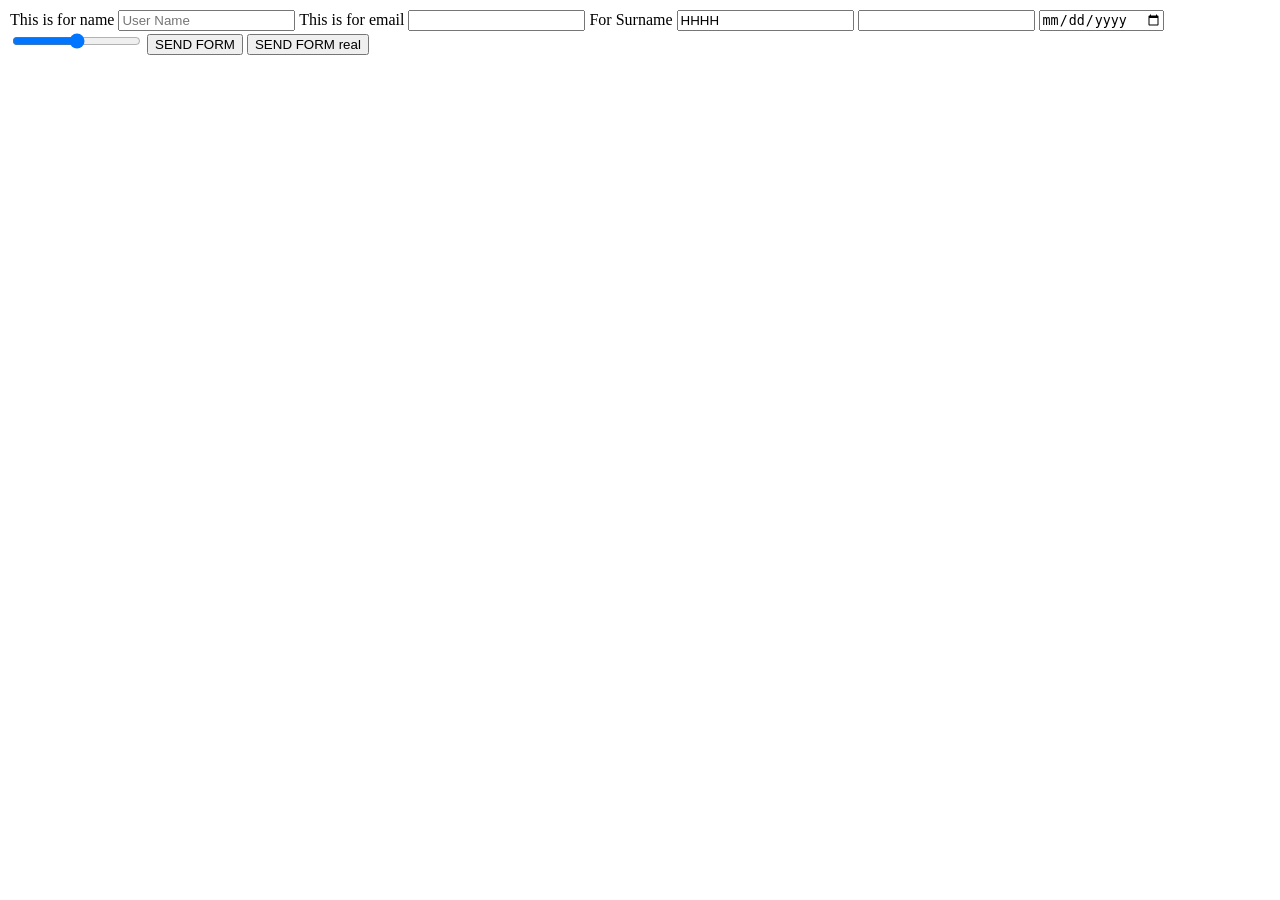
==== index.html @ e46aad31 "forms-tests" ====
<!DOCTYPE html>
<html lang="en">
  <head>
    <meta charset="UTF-8" />
    <meta name="viewport" content="width=device-width, initial-scale=1.0" />
    <title>Document</title>
    <link rel="stylesheet" href="assets/css/reset.css">
    <link rel="stylesheet" href="assets/css/style.css" />
  </head>
  <body>
    <form>
      <label for="userName">This is for name</label>
      <input id="userName" type="text" placeholder="User Name">
      <label for="">This is for email</label>
      <input type="password">

      <label>
        For Surname
        <input type="text" value="HHHH">
      </label>

      <input type="text" name="middlename">

      <input type="date" name="" id="">

      <input type="range" name="" id="">      
      <button type="reset">SEND FORM</button>
      <button type="submit">SEND FORM real</button>
    </form>
  </body>
</html>
---- assets/css/style.css ----
* {
  box-sizing: border-box;
}
body {
  padding: 10px;
}

table {
  border-radius: 20px;
  overflow: hidden;
}
td,
th {
  font-size: 20px;
  padding: 10px 30px;
  vertical-align: middle;
}
thead th {
  color: white;
  font-weight: bold;
}
tbody th {
  text-align: left;
}
td {
  text-align: center;
}
th span {
  display: block;
  font-size: 40px;
  margin-top: 30px;
}
table a {
  display: block;
  text-decoration: inherit;
  color: inherit;
  text-transform: uppercase;
  background-color: #d3d3d3;
  padding: 5px 30px;
  border: 1px solid #9a9999;
}
table a:hover {
  background-color: #9a9999;
}

thead th:nth-child(1) {
  background-color: #7887ab;
}
thead th:nth-child(2) {
  background-color: #4f628e;
}
thead th:nth-child(3) {
  background-color: #2e4172;
}
thead th:nth-child(4) {
  background-color: #162955;
}
thead th:nth-child(5) {
  background-color: #061539;
}

table :not(thead) tr:nth-child(odd) > :nth-child(odd) {
  background-color: #dbdbdb;
  /* background-color: red */
}
table :not(thead) tr:nth-child(odd) > :nth-child(even),
table :not(thead) tr:nth-child(even) > :nth-child(odd) {
  background-color: #e7e7e7;
  /* background-color: orange */
}
table :not(thead) tr:nth-child(even) > :nth-child(even) {
  background-color: #f3f3f3;
  /* background-color: yellow */
}

/* .grandparent .parent1 > .child:nth-child(n):nth-last-child(odd){
  background-color: aquamarine;
} */
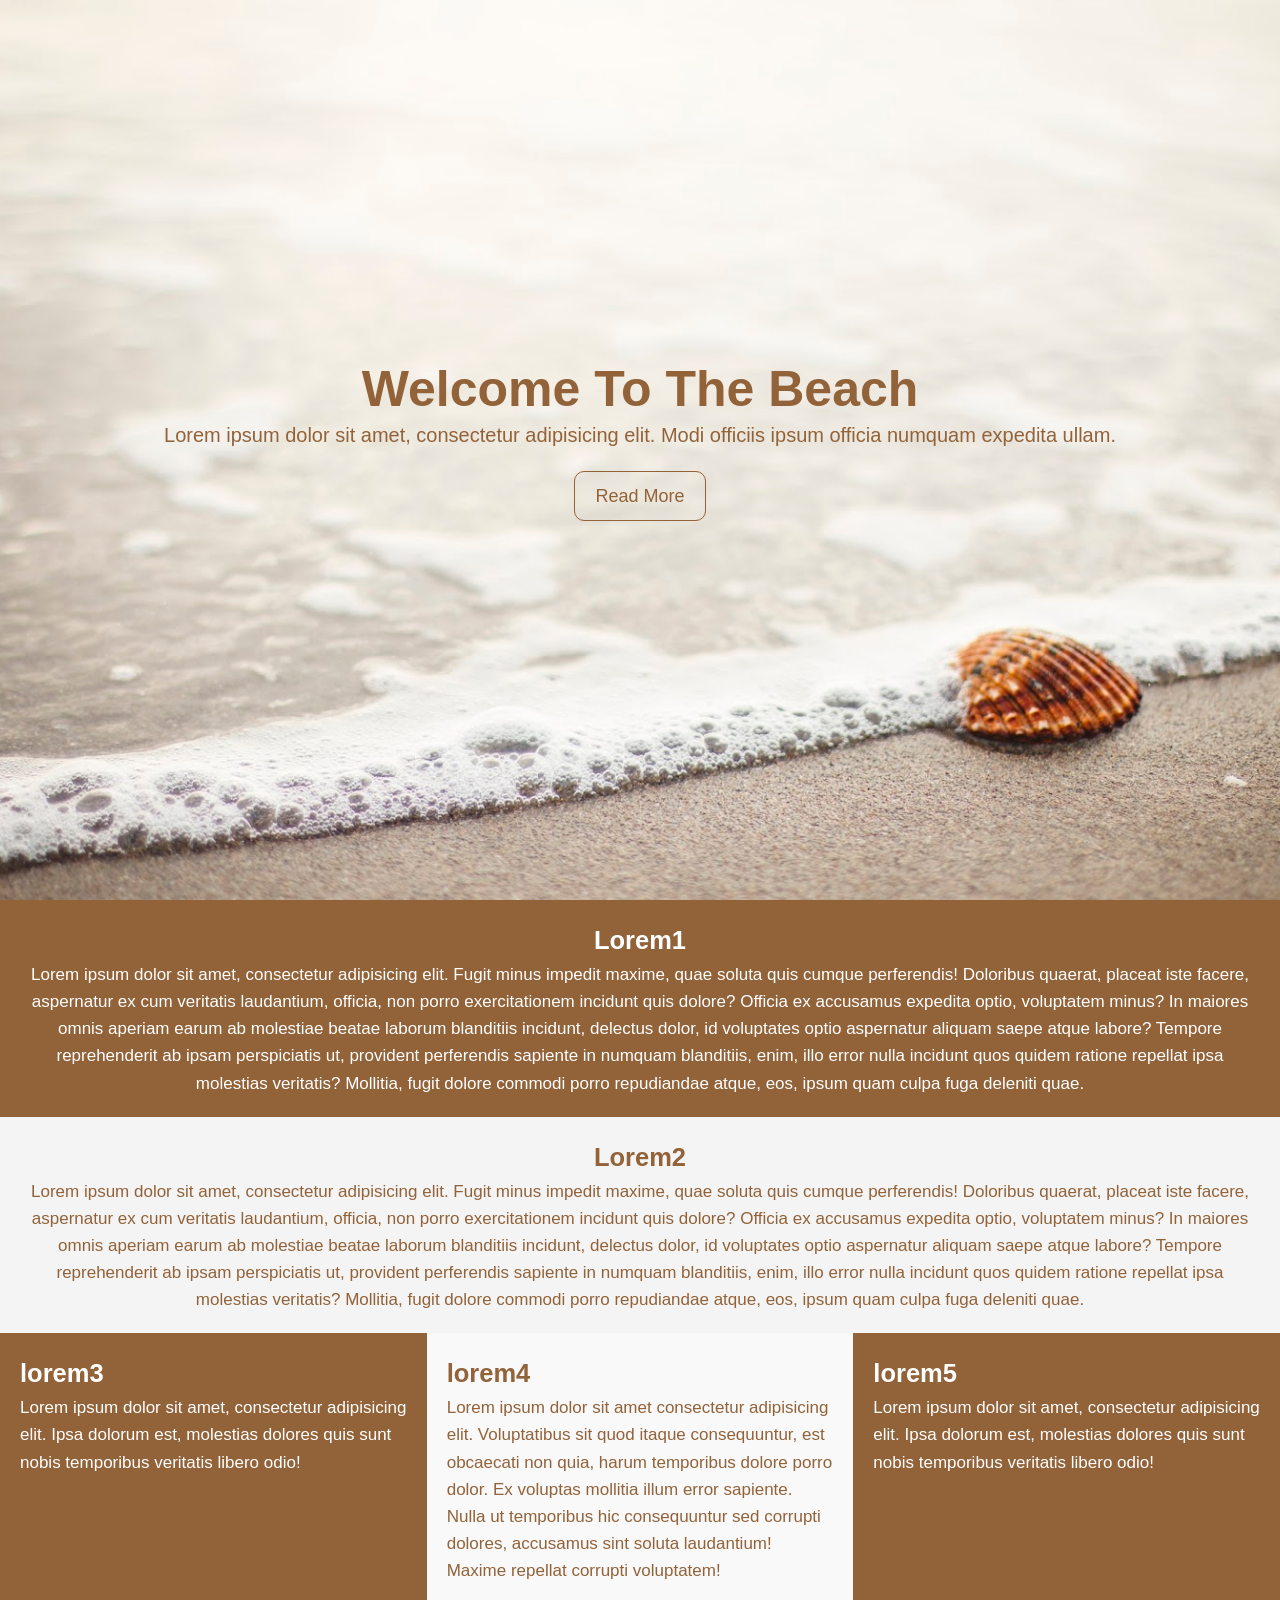
==== commit 706ea993: "rewrite with flex" ====
--- a/index.html
+++ b/index.html
@@ -3,29 +3,85 @@
   <head>
     <meta charset="UTF-8" />
     <meta name="viewport" content="width=device-width, initial-scale=1.0" />
-    <title>Document</title>
-    <link rel="stylesheet" href="assets/css/reset.css">
+    <title>The Beach</title>
     <link rel="stylesheet" href="assets/css/style.css" />
   </head>
   <body>
-    <form>
-      <label for="userName">This is for name</label>
-      <input id="userName" type="text" placeholder="User Name">
-      <label for="">This is for email</label>
-      <input type="password">
-
-      <label>
-        For Surname
-        <input type="text" value="HHHH">
-      </label>
-
-      <input type="text" name="middlename">
-
-      <input type="date" name="" id="">
-
-      <input type="range" name="" id="">      
-      <button type="reset">SEND FORM</button>
-      <button type="submit">SEND FORM real</button>
-    </form>
+    <header class="welcome-container">
+      <h1 class="welcome-text">Welcome to the beach</h1>
+      <p class="welcome-little-text">
+        Lorem ipsum dolor sit amet, consectetur adipisicing elit. Modi officiis
+        ipsum officia numquam expedita ullam.
+      </p>
+      <a class="button" href="#">Read more</a>
+    </header>
+    <main>
+      <section class="section dark">
+        <h2>
+          Lorem1
+        </h2>
+        <p>
+          Lorem ipsum dolor sit amet, consectetur adipisicing elit. Fugit minus
+          impedit maxime, quae soluta quis cumque perferendis! Doloribus quaerat,
+          placeat iste facere, aspernatur ex cum veritatis laudantium, officia,
+          non porro exercitationem incidunt quis dolore? Officia ex accusamus
+          expedita optio, voluptatem minus? In maiores omnis aperiam earum ab
+          molestiae beatae laborum blanditiis incidunt, delectus dolor, id
+          voluptates optio aspernatur aliquam saepe atque labore? Tempore
+          reprehenderit ab ipsam perspiciatis ut, provident perferendis sapiente
+          in numquam blanditiis, enim, illo error nulla incidunt quos quidem
+          ratione repellat ipsa molestias veritatis? Mollitia, fugit dolore
+          commodi porro repudiandae atque, eos, ipsum quam culpa fuga deleniti
+          quae.
+        </p>
+      </section>
+      <section class="section light">
+        <h2>
+          Lorem2
+        </h2>
+        <p>
+          Lorem ipsum dolor sit amet, consectetur adipisicing elit. Fugit minus
+          impedit maxime, quae soluta quis cumque perferendis! Doloribus quaerat,
+          placeat iste facere, aspernatur ex cum veritatis laudantium, officia,
+          non porro exercitationem incidunt quis dolore? Officia ex accusamus
+          expedita optio, voluptatem minus? In maiores omnis aperiam earum ab
+          molestiae beatae laborum blanditiis incidunt, delectus dolor, id
+          voluptates optio aspernatur aliquam saepe atque labore? Tempore
+          reprehenderit ab ipsam perspiciatis ut, provident perferendis sapiente
+          in numquam blanditiis, enim, illo error nulla incidunt quos quidem
+          ratione repellat ipsa molestias veritatis? Mollitia, fugit dolore
+          commodi porro repudiandae atque, eos, ipsum quam culpa fuga deleniti
+          quae.
+        </p>
+      </section>
+    </main>
+    <footer class="triple">
+        <section class="section little-sec dark">
+          <h2>
+            lorem3
+          </h2>
+          <p>
+            Lorem ipsum dolor sit amet, consectetur adipisicing elit. Ipsa dolorum
+            est, molestias dolores quis sunt nobis temporibus veritatis libero odio!
+          </p>
+        </section>
+        <section class="section little-sec lighter">
+          <h2>
+            lorem4
+          </h2>
+          <p>
+            Lorem ipsum dolor sit amet consectetur adipisicing elit. Voluptatibus sit quod itaque consequuntur, est obcaecati non quia, harum temporibus dolore porro dolor. Ex voluptas mollitia illum error sapiente. Nulla ut temporibus hic consequuntur sed corrupti dolores, accusamus sint soluta laudantium! Maxime repellat corrupti voluptatem!
+          </p>
+        </section>
+        <section class="section little-sec dark">
+          <h2>
+            lorem5
+          </h2>
+          <p>
+            Lorem ipsum dolor sit amet, consectetur adipisicing elit. Ipsa dolorum
+            est, molestias dolores quis sunt nobis temporibus veritatis libero odio!
+          </p>
+        </section>
+    </footer>
   </body>
 </html>
--- a/assets/css/style.css
+++ b/assets/css/style.css
@@ -1,78 +1,78 @@
 * {
   box-sizing: border-box;
-}
-body {
-  padding: 10px;
+  margin: 0;
+  padding: 0;
+  font-family: Arial, "Helvetica Neue", Helvetica, sans-serif;
+  color: #926239;
+  line-height: 1.6;
 }
 
-table {
-  border-radius: 20px;
-  overflow: hidden;
-}
-td,
-th {
-  font-size: 20px;
-  padding: 10px 30px;
-  vertical-align: middle;
-}
-thead th {
-  color: white;
-  font-weight: bold;
-}
-tbody th {
-  text-align: left;
-}
-td {
+.welcome-container {
+  width: 100%;
+  height: 100vh;
+  padding: 0 20px;
   text-align: center;
-}
-th span {
-  display: block;
-  font-size: 40px;
-  margin-top: 30px;
-}
-table a {
-  display: block;
-  text-decoration: inherit;
-  color: inherit;
-  text-transform: uppercase;
-  background-color: #d3d3d3;
-  padding: 5px 30px;
-  border: 1px solid #9a9999;
-}
-table a:hover {
-  background-color: #9a9999;
+
+  display: flex;
+  flex-flow: column;
+  justify-content: center;
+  align-items: center;
+
+  background-image: url("./../img/beach.jpg");
+  background-repeat: no-repeat;
+  background-size: cover;
+  background-position: center;
 }
 
-thead th:nth-child(1) {
-  background-color: #7887ab;
+.welcome-container > .welcome-text {
+  text-transform: capitalize;
+  font-size: 50px;
+  line-height: 1.2;
 }
-thead th:nth-child(2) {
-  background-color: #4f628e;
+.welcome-container > .welcome-little-text {
+  font-size: 20px;
 }
-thead th:nth-child(3) {
-  background-color: #2e4172;
+.button {
+  display: block;
+  margin: 20px 0;
+  text-decoration: none;
+  text-transform: capitalize;
+
+  border: 1px solid #926239;
+
+  font-size: 18px;
+  padding: 10px 20px;
+  border-radius: 10px;
 }
-thead th:nth-child(4) {
-  background-color: #162955;
-}
-thead th:nth-child(5) {
-  background-color: #061539;
+.button:hover {
+  background-color: #926239;
+  color: white;
 }
 
-table :not(thead) tr:nth-child(odd) > :nth-child(odd) {
-  background-color: #dbdbdb;
-  /* background-color: red */
+.dark{
+  background-color: #926239;
+  color: white;
 }
-table :not(thead) tr:nth-child(odd) > :nth-child(even),
-table :not(thead) tr:nth-child(even) > :nth-child(odd) {
-  background-color: #e7e7e7;
-  /* background-color: orange */
+.dark *{
+  color: inherit;
 }
-table :not(thead) tr:nth-child(even) > :nth-child(even) {
-  background-color: #f3f3f3;
-  /* background-color: yellow */
+.light {
+  background-color: #f4f4f4;
+}
+.lighter {
+  background-color: #f9f9f9;
 }
 
-/* .grandparent .parent1 > .child:nth-child(n):nth-last-child(odd){
-  background-color: aquamarine;
-} */+.section {
+  padding: 20px;
+  text-align: center;
+  font-size: 17px;
+}
+
+.triple{
+  display: flex;
+}
+.little-sec{
+  text-align: left;
+  flex: 1;
+}
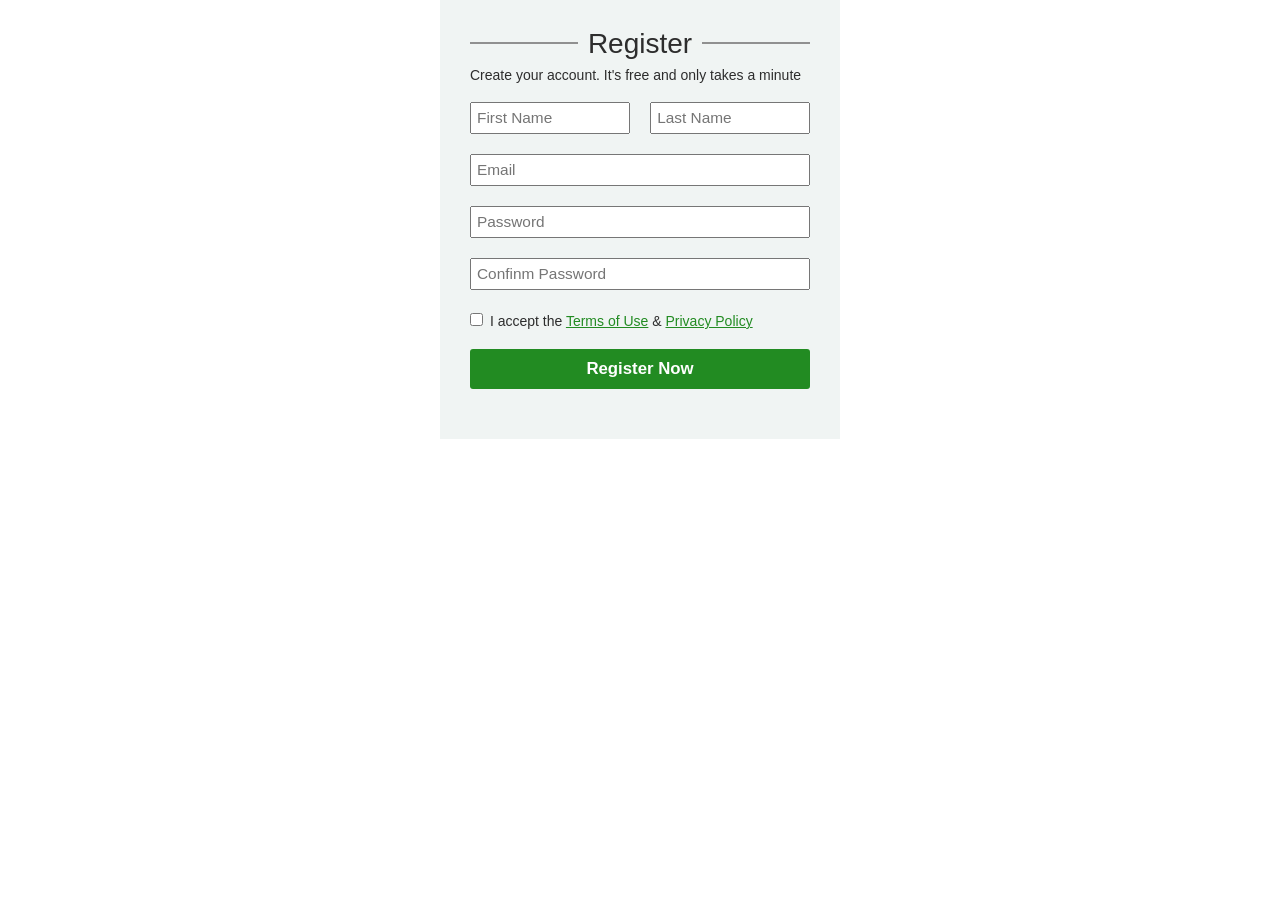
==== commit 52a25296: "add tested variant" ====
--- a/index.html
+++ b/index.html
@@ -3,85 +3,30 @@
   <head>
     <meta charset="UTF-8" />
     <meta name="viewport" content="width=device-width, initial-scale=1.0" />
-    <title>The Beach</title>
+    <title>Document</title>
+    <link rel="stylesheet" href="assets/css/reset.css">
     <link rel="stylesheet" href="assets/css/style.css" />
   </head>
   <body>
-    <header class="welcome-container">
-      <h1 class="welcome-text">Welcome to the beach</h1>
-      <p class="welcome-little-text">
-        Lorem ipsum dolor sit amet, consectetur adipisicing elit. Modi officiis
-        ipsum officia numquam expedita ullam.
-      </p>
-      <a class="button" href="#">Read more</a>
-    </header>
     <main>
-      <section class="section dark">
-        <h2>
-          Lorem1
-        </h2>
-        <p>
-          Lorem ipsum dolor sit amet, consectetur adipisicing elit. Fugit minus
-          impedit maxime, quae soluta quis cumque perferendis! Doloribus quaerat,
-          placeat iste facere, aspernatur ex cum veritatis laudantium, officia,
-          non porro exercitationem incidunt quis dolore? Officia ex accusamus
-          expedita optio, voluptatem minus? In maiores omnis aperiam earum ab
-          molestiae beatae laborum blanditiis incidunt, delectus dolor, id
-          voluptates optio aspernatur aliquam saepe atque labore? Tempore
-          reprehenderit ab ipsam perspiciatis ut, provident perferendis sapiente
-          in numquam blanditiis, enim, illo error nulla incidunt quos quidem
-          ratione repellat ipsa molestias veritatis? Mollitia, fugit dolore
-          commodi porro repudiandae atque, eos, ipsum quam culpa fuga deleniti
-          quae.
-        </p>
-      </section>
-      <section class="section light">
-        <h2>
-          Lorem2
-        </h2>
-        <p>
-          Lorem ipsum dolor sit amet, consectetur adipisicing elit. Fugit minus
-          impedit maxime, quae soluta quis cumque perferendis! Doloribus quaerat,
-          placeat iste facere, aspernatur ex cum veritatis laudantium, officia,
-          non porro exercitationem incidunt quis dolore? Officia ex accusamus
-          expedita optio, voluptatem minus? In maiores omnis aperiam earum ab
-          molestiae beatae laborum blanditiis incidunt, delectus dolor, id
-          voluptates optio aspernatur aliquam saepe atque labore? Tempore
-          reprehenderit ab ipsam perspiciatis ut, provident perferendis sapiente
-          in numquam blanditiis, enim, illo error nulla incidunt quos quidem
-          ratione repellat ipsa molestias veritatis? Mollitia, fugit dolore
-          commodi porro repudiandae atque, eos, ipsum quam culpa fuga deleniti
-          quae.
-        </p>
-      </section>
+      <article class="registration-area">
+        <h2 class="registration-header">Register</h2>
+        <p>Create your account. It's free and only takes a minute</p>
+        <form method="" class="form">
+          <div class="form-names">
+            <input type="text" class="form-input input-name" name="name" placeholder="first name" required>
+            <input type="text" class="form-input input-surname" name="surname" placeholder="last name" required>
+          </div>
+          <input type="email" class="form-input input-email" name="email" placeholder="email" required>
+          <input type="password" class="form-input input-password" name="password" placeholder="password" required>
+          <input type="password" class="form-input input-confirm-password" name="confinmPassword" placeholder="confinm password" required>
+          <label>
+            <input type="checkbox" name="acceptCheckbox" required>
+            I accept the <a href="#" class="form-link">Terms of Use</a> & <a href="#" class="form-link">Privacy Policy</a>
+          </label>
+          <button type="submit" class="form-button">Register Now</button>
+        </form>
+      </article>
     </main>
-    <footer class="triple">
-        <section class="section little-sec dark">
-          <h2>
-            lorem3
-          </h2>
-          <p>
-            Lorem ipsum dolor sit amet, consectetur adipisicing elit. Ipsa dolorum
-            est, molestias dolores quis sunt nobis temporibus veritatis libero odio!
-          </p>
-        </section>
-        <section class="section little-sec lighter">
-          <h2>
-            lorem4
-          </h2>
-          <p>
-            Lorem ipsum dolor sit amet consectetur adipisicing elit. Voluptatibus sit quod itaque consequuntur, est obcaecati non quia, harum temporibus dolore porro dolor. Ex voluptas mollitia illum error sapiente. Nulla ut temporibus hic consequuntur sed corrupti dolores, accusamus sint soluta laudantium! Maxime repellat corrupti voluptatem!
-          </p>
-        </section>
-        <section class="section little-sec dark">
-          <h2>
-            lorem5
-          </h2>
-          <p>
-            Lorem ipsum dolor sit amet, consectetur adipisicing elit. Ipsa dolorum
-            est, molestias dolores quis sunt nobis temporibus veritatis libero odio!
-          </p>
-        </section>
-    </footer>
   </body>
-</html>
+</html>
--- a/assets/css/style.css
+++ b/assets/css/style.css
@@ -1,78 +1,78 @@
 * {
   box-sizing: border-box;
-  margin: 0;
-  padding: 0;
-  font-family: Arial, "Helvetica Neue", Helvetica, sans-serif;
-  color: #926239;
-  line-height: 1.6;
 }
 
-.welcome-container {
-  width: 100%;
-  height: 100vh;
-  padding: 0 20px;
-  text-align: center;
-
-  display: flex;
-  flex-flow: column;
-  justify-content: center;
-  align-items: center;
-
-  background-image: url("./../img/beach.jpg");
-  background-repeat: no-repeat;
-  background-size: cover;
-  background-position: center;
+:root{
+  font-family: Roboto, sans-serif;
+  color: rgb(45, 45, 45);
+  font-size: 14px;
 }
 
-.welcome-container > .welcome-text {
-  text-transform: capitalize;
-  font-size: 50px;
-  line-height: 1.2;
-}
-.welcome-container > .welcome-little-text {
-  font-size: 20px;
-}
-.button {
-  display: block;
-  margin: 20px 0;
-  text-decoration: none;
-  text-transform: capitalize;
-
-  border: 1px solid #926239;
-
-  font-size: 18px;
-  padding: 10px 20px;
-  border-radius: 10px;
-}
-.button:hover {
-  background-color: #926239;
-  color: white;
+.registration-area{
+  background-color: #F0F4F3;
+  width: 400px;
+  margin: 0 auto;
+  padding: 30px;
 }
 
-.dark{
-  background-color: #926239;
-  color: white;
-}
-.dark *{
-  color: inherit;
-}
-.light {
-  background-color: #f4f4f4;
-}
-.lighter {
-  background-color: #f9f9f9;
+.registration-header{
+  font-size: 2rem;
+  display: flex;
+  gap: 10px;
+  margin-bottom: 10px;
 }
 
-.section {
-  padding: 20px;
-  text-align: center;
-  font-size: 17px;
+.registration-header::after,
+.registration-header::before{
+  content:'';
+  display: block;
+  flex: 1;
+  border-bottom: 2px solid rgb(144, 144, 144);
+  transform: translateY(-50%);
 }
 
-.triple{
+.form{
   display: flex;
+  flex-direction: column; 
+  gap: 20px;
+  margin: 20px 0;
 }
-.little-sec{
-  text-align: left;
-  flex: 1;
-}+
+.form-names{
+  display: flex;
+  width: 100%;
+  justify-content: space-between;
+}
+
+.form-link{
+  color: forestgreen;
+}
+
+.form-input{
+  text-transform: capitalize;
+  padding: 5px;
+  width: 100%;
+  font-size: 1.1rem;
+}
+input[type="checkbox"]{
+  margin-left: 0;
+}
+
+.input-name,
+.input-surname{
+  width: 47%;
+}
+
+.form-button{
+  color: white;
+  background-color: forestgreen;
+  border: 0;
+  border-radius: 3px;
+
+  font-size: 1.2rem;
+  font-weight: bold;
+
+  width: 100%;
+  padding: 10px;
+  /* margin-top: 20px; */
+}
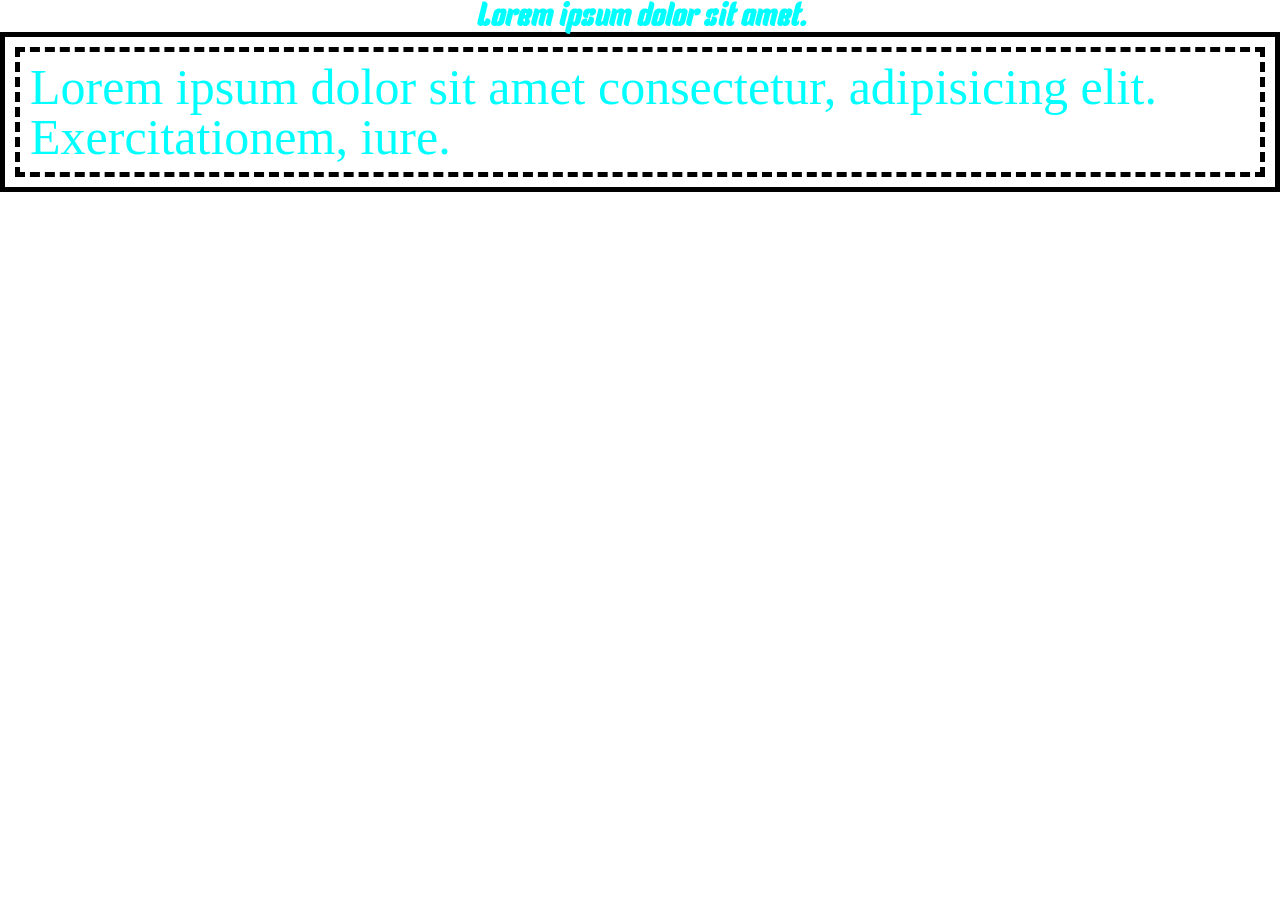
==== commit 9c8242f3: "add media em rem" ====
--- a/index.html
+++ b/index.html
@@ -6,27 +6,17 @@
     <title>Document</title>
     <link rel="stylesheet" href="assets/css/reset.css">
     <link rel="stylesheet" href="assets/css/style.css" />
+
+    <link rel="preconnect" href="https://fonts.googleapis.com">
+    <link rel="preconnect" href="https://fonts.gstatic.com" crossorigin>
+    <link href="https://fonts.googleapis.com/css2?family=Caveat:wght@400;600&display=swap" rel="stylesheet">
   </head>
   <body>
-    <main>
-      <article class="registration-area">
-        <h2 class="registration-header">Register</h2>
-        <p>Create your account. It's free and only takes a minute</p>
-        <form method="" class="form">
-          <div class="form-names">
-            <input type="text" class="form-input input-name" name="name" placeholder="first name" required>
-            <input type="text" class="form-input input-surname" name="surname" placeholder="last name" required>
-          </div>
-          <input type="email" class="form-input input-email" name="email" placeholder="email" required>
-          <input type="password" class="form-input input-password" name="password" placeholder="password" required>
-          <input type="password" class="form-input input-confirm-password" name="confinmPassword" placeholder="confinm password" required>
-          <label>
-            <input type="checkbox" name="acceptCheckbox" required>
-            I accept the <a href="#" class="form-link">Terms of Use</a> & <a href="#" class="form-link">Privacy Policy</a>
-          </label>
-          <button type="submit" class="form-button">Register Now</button>
-        </form>
-      </article>
-    </main>
+    <h1 class="main-heading">Lorem ipsum dolor sit amet.</h1>
+    <div class="wrapper">
+      <div class="inner">
+        <p class="article-text">Lorem ipsum dolor sit amet consectetur, adipisicing elit. Exercitationem, iure.</p>
+      </div>
+    </div>
   </body>
-</html>+</html>
--- a/assets/css/style.css
+++ b/assets/css/style.css
@@ -1,78 +1,42 @@
+@import "./fonts.css";
+@import url('https://fonts.googleapis.com/css2?family=Caveat:wght@400;600&family=Kenia&display=swap');
+
 * {
   box-sizing: border-box;
 }
 
 :root{
-  font-family: Roboto, sans-serif;
-  color: rgb(45, 45, 45);
-  font-size: 14px;
+  font-size: 25px;
 }
 
-.registration-area{
-  background-color: #F0F4F3;
-  width: 400px;
-  margin: 0 auto;
-  padding: 30px;
+.main-heading{
+  font-size: 32px;
+  font-weight: bold;
+  font-style: italic;
+  text-align: center;
+
+  font-family: Kenia, Caveat, scary, sans-serif;
 }
 
-.registration-header{
-  font-size: 2rem;
-  display: flex;
-  gap: 10px;
-  margin-bottom: 10px;
+body{
+  color:cyan;
 }
 
-.registration-header::after,
-.registration-header::before{
-  content:'';
-  display: block;
-  flex: 1;
-  border-bottom: 2px solid rgb(144, 144, 144);
-  transform: translateY(-50%);
+.wrapper{
+  border: 5px solid black;
+  padding: 10px;
+}
+.inner{
+  border: 5px dashed black;
+  padding: 10px;
+
+  font-size: 10px;
+}
+.article-text{
+  /*20px*/
+  font-size: 2em;
+  /*50px*/
+  font-size: 2rem; 
 }
 
-.form{
-  display: flex;
-  flex-direction: column; 
-  gap: 20px;
-  margin: 20px 0;
-}
-
-.form-names{
-  display: flex;
-  width: 100%;
-  justify-content: space-between;
-}
-
-.form-link{
-  color: forestgreen;
-}
-
-.form-input{
-  text-transform: capitalize;
-  padding: 5px;
-  width: 100%;
-  font-size: 1.1rem;
-}
-input[type="checkbox"]{
-  margin-left: 0;
-}
-
-.input-name,
-.input-surname{
-  width: 47%;
-}
-
-.form-button{
-  color: white;
-  background-color: forestgreen;
-  border: 0;
-  border-radius: 3px;
-
-  font-size: 1.2rem;
-  font-weight: bold;
-
-  width: 100%;
-  padding: 10px;
-  /* margin-top: 20px; */
-}
+@import './../css/print.css' print;
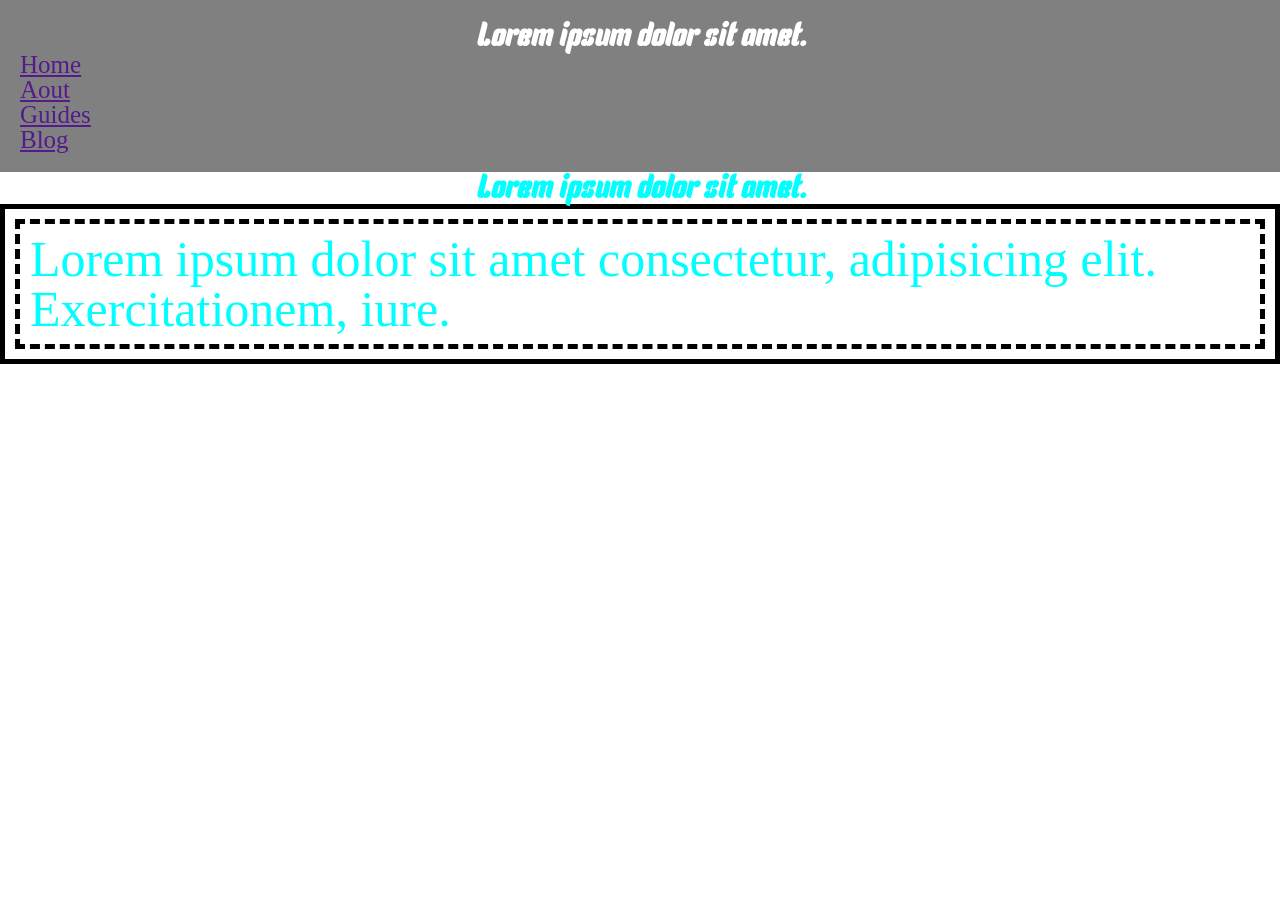
==== commit 22328523: "add header header-css and media screen in it" ====
--- a/index.html
+++ b/index.html
@@ -5,13 +5,26 @@
     <meta name="viewport" content="width=device-width, initial-scale=1.0" />
     <title>Document</title>
     <link rel="stylesheet" href="assets/css/reset.css">
-    <link rel="stylesheet" href="assets/css/style.css" />
+    <link rel="stylesheet" href="assets/css/style.css" media="screen, print"/>
 
     <link rel="preconnect" href="https://fonts.googleapis.com">
     <link rel="preconnect" href="https://fonts.gstatic.com" crossorigin>
     <link href="https://fonts.googleapis.com/css2?family=Caveat:wght@400;600&display=swap" rel="stylesheet">
+
+    <link rel="stylesheet" href="assets/css/header.css">
   </head>
   <body>
+    <header class="header">
+      <h1 class="main-heading">Lorem ipsum dolor sit amet.</h1>
+      <nav class="nav">
+        <ul class="nav-list">
+          <li class="nav-list-item"><a href="" class="class-link">Home</a></li>
+          <li class="nav-list-item"><a href="" class="class-link">Aout</a></li>
+          <li class="nav-list-item"><a href="" class="class-link">Guides</a></li>
+          <li class="nav-list-item"><a href="" class="class-link">Blog</a></li>
+        </ul>
+      </nav>
+    </header>
     <h1 class="main-heading">Lorem ipsum dolor sit amet.</h1>
     <div class="wrapper">
       <div class="inner">
--- a/assets/css/style.css
+++ b/assets/css/style.css
@@ -7,15 +7,6 @@
 
 :root{
   font-size: 25px;
-}
-
-.main-heading{
-  font-size: 32px;
-  font-weight: bold;
-  font-style: italic;
-  text-align: center;
-
-  font-family: Kenia, Caveat, scary, sans-serif;
 }
 
 body{
--- a/assets/css/header.css
+++ b/assets/css/header.css
@@ -0,0 +1,23 @@
+.header{
+  position: sticky;
+  top: 0;
+  padding: 20px;
+  background-color: gray;
+  color: white;
+}
+
+.main-heading{
+  font-size: 32px;
+  font-weight: bold;
+  font-style: italic;
+  text-align: center;
+
+  font-family: Kenia, Caveat, scary, sans-serif;
+}
+
+@media print {
+  .main-heading{
+    color:black;
+    font-family: 'Times New Roman', Times, serif;
+  }
+}
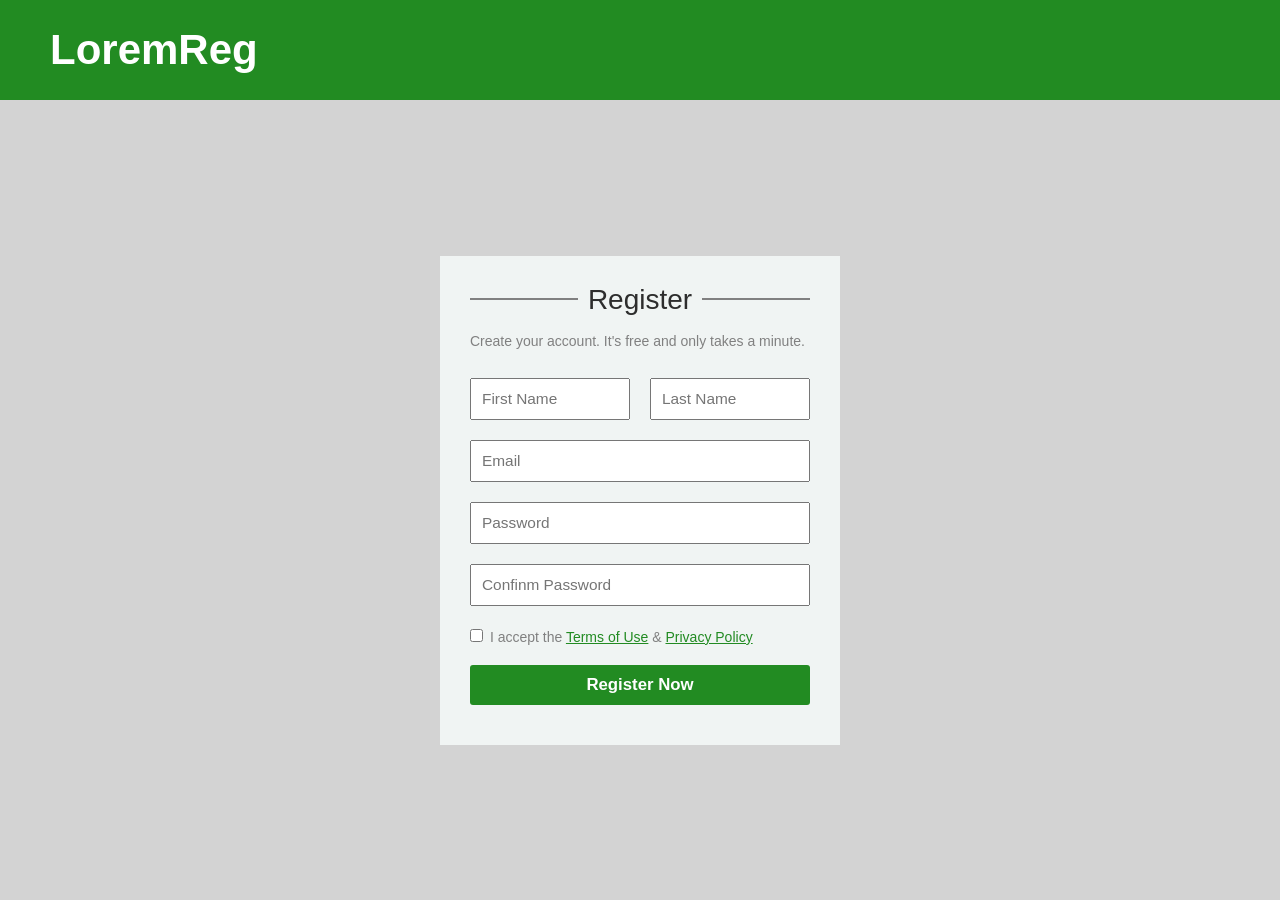
==== commit 42e1b97a: "update some code" ====
--- a/index.html
+++ b/index.html
@@ -5,31 +5,31 @@
     <meta name="viewport" content="width=device-width, initial-scale=1.0" />
     <title>Document</title>
     <link rel="stylesheet" href="assets/css/reset.css">
-    <link rel="stylesheet" href="assets/css/style.css" media="screen, print"/>
-
-    <link rel="preconnect" href="https://fonts.googleapis.com">
-    <link rel="preconnect" href="https://fonts.gstatic.com" crossorigin>
-    <link href="https://fonts.googleapis.com/css2?family=Caveat:wght@400;600&display=swap" rel="stylesheet">
-
-    <link rel="stylesheet" href="assets/css/header.css">
+    <link rel="stylesheet" href="assets/css/style.css" />
   </head>
   <body>
     <header class="header">
-      <h1 class="main-heading">Lorem ipsum dolor sit amet.</h1>
-      <nav class="nav">
-        <ul class="nav-list">
-          <li class="nav-list-item"><a href="" class="class-link">Home</a></li>
-          <li class="nav-list-item"><a href="" class="class-link">Aout</a></li>
-          <li class="nav-list-item"><a href="" class="class-link">Guides</a></li>
-          <li class="nav-list-item"><a href="" class="class-link">Blog</a></li>
-        </ul>
-      </nav>
+      <h1 class="header-logo-text">LoremReg</h1>
     </header>
-    <h1 class="main-heading">Lorem ipsum dolor sit amet.</h1>
-    <div class="wrapper">
-      <div class="inner">
-        <p class="article-text">Lorem ipsum dolor sit amet consectetur, adipisicing elit. Exercitationem, iure.</p>
-      </div>
-    </div>
+    <main class="main">
+      <article class="reg-area">
+        <h2 class="reg-header">Register</h2>
+        <p class="reg-little-text">Create your account. It's free and only takes a minute.</p>
+        <form method="" class="form">
+          <div class="form-names">
+            <input type="text" class="form-input input-name" name="name" placeholder="first name" required>
+            <input type="text" class="form-input input-surname" name="surname" placeholder="last name" required>
+          </div>
+          <input type="email" class="form-input input-email" name="email" placeholder="email" required>
+          <input type="password" class="form-input input-password" name="password" placeholder="password" required>
+          <input type="password" class="form-input input-confirm-password" name="confinmPassword" placeholder="confinm password" required>
+          <label>
+            <input type="checkbox" class="input-checkbox" name="acceptCheckbox" required>
+            I accept the <a href="#" class="form-link">Terms of Use</a> & <a href="#" class="form-link">Privacy Policy</a>
+          </label>
+          <button type="submit" class="form-button">Register Now</button>
+        </form>
+      </article>
+    </main>
   </body>
-</html>
+</html>
--- a/assets/css/style.css
+++ b/assets/css/style.css
@@ -1,33 +1,154 @@
-@import "./fonts.css";
-@import url('https://fonts.googleapis.com/css2?family=Caveat:wght@400;600&family=Kenia&display=swap');
-
 * {
   box-sizing: border-box;
 }
 
 :root{
-  font-size: 25px;
+  font-family: Roboto, sans-serif;
+  color: var(--color);
+  font-size: 14px;
+
+  --color: grey;
+  --theme-color: forestgreen;
 }
 
+/* ================================ */
+
 body{
-  color:cyan;
+  min-height: 100vh;
+  background-color: lightgrey;
+  display: flex;
+  flex-direction: column;
 }
 
-.wrapper{
-  border: 5px solid black;
+.header{
+  height: 100px;
+  background-color: var(--theme-color);
+
+  display: flex;
+  align-items: center;
+}
+
+.header-logo-text{
+  color: white;
+  font-size: 3rem;
+  font-weight: bold;
+  margin-left: 50px;
+}
+
+.main{
+  flex: 1;
+  display: flex;
+  justify-content: center;
+  align-items: center;
+}
+
+/* ================================ */
+
+.reg-area{
+  background-color: #F0F4F3;
+  width: 400px;
+  padding: 30px;
+  /* margin: 0 auto; */
+}
+
+.reg-header{
+  color: rgb(45, 45, 45);
+  font-size: 2rem;
+  display: flex;
+  gap: 10px;
+  margin-bottom: 20px;
+}
+.reg-header::after,
+.reg-header::before{
+  content:'';
+  display: block;
+  flex: 1;
+  border-bottom: 2px solid var(--color);
+  transform: translateY(-50%);
+}
+
+.reg-little-text{
+  margin-bottom: 30px;
+}
+
+/* ++++++++++++++++++++++++++++++++++++++ */
+
+.form{
+  display: flex;
+  flex-direction: column; 
+  gap: 20px;
+  margin: 10px 0;
+}
+
+.form-names{
+  display: flex;
+  gap: 20px;
+}
+
+.form-input{
+  text-transform: capitalize;
+  padding: 10px;
+  font-size: 1.1rem;
+}
+
+.form-input:focus{
+  border-color: transparent;
+  outline: 2px solid var(--theme-color);
+}
+
+.input-checkbox{
+  margin-left: 0;
+}
+
+.input-name,
+.input-surname{
+  width: 50%;
+}
+
+.form-link{
+  color: var(--theme-color);
+}
+
+.form-button{
+  color: white;
+  background-color: var(--theme-color);
+  border: 0;
+  border-radius: 3px;
+
+  font-size: 1.2rem;
+  font-weight: bold;
+
   padding: 10px;
 }
-.inner{
-  border: 5px dashed black;
-  padding: 10px;
 
-  font-size: 10px;
-}
-.article-text{
-  /*20px*/
-  font-size: 2em;
-  /*50px*/
-  font-size: 2rem; 
+.form-button:hover{
+  cursor: pointer;
+  background-color: green;
 }
 
-@import './../css/print.css' print;+@media screen and (max-width: 576px) {
+  :root{
+    font-size: 12px;
+  }
+  .header{
+    justify-content: center;
+  }
+  .header-logo-text{
+    margin: 0;
+  }
+  .reg-area{
+    min-width: 200px;
+    max-width: 90%;
+    width: 350px;
+  }
+  .form-names{
+    flex-direction: column;
+  }
+  .form-input{
+    padding: 5px;
+  }
+  .input-name,
+  .input-surname{
+    width: 100%;
+  }
+}
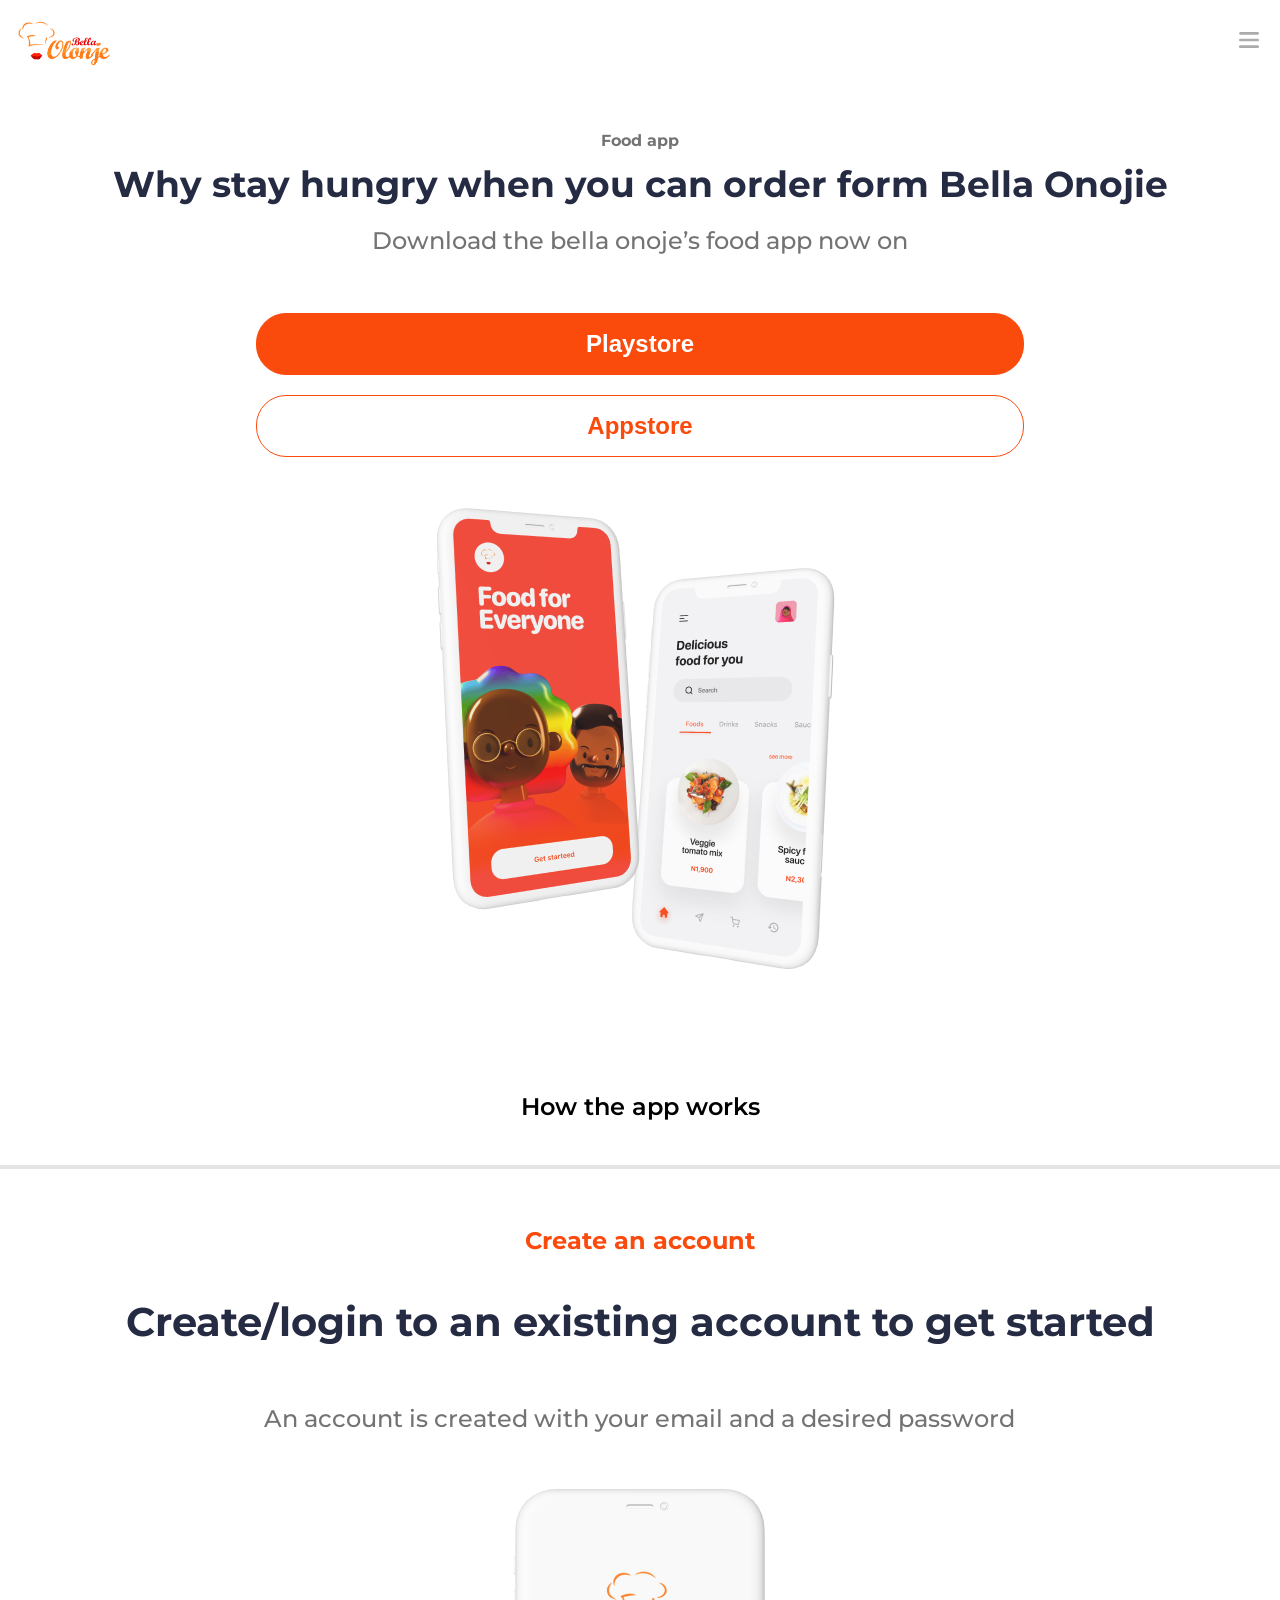
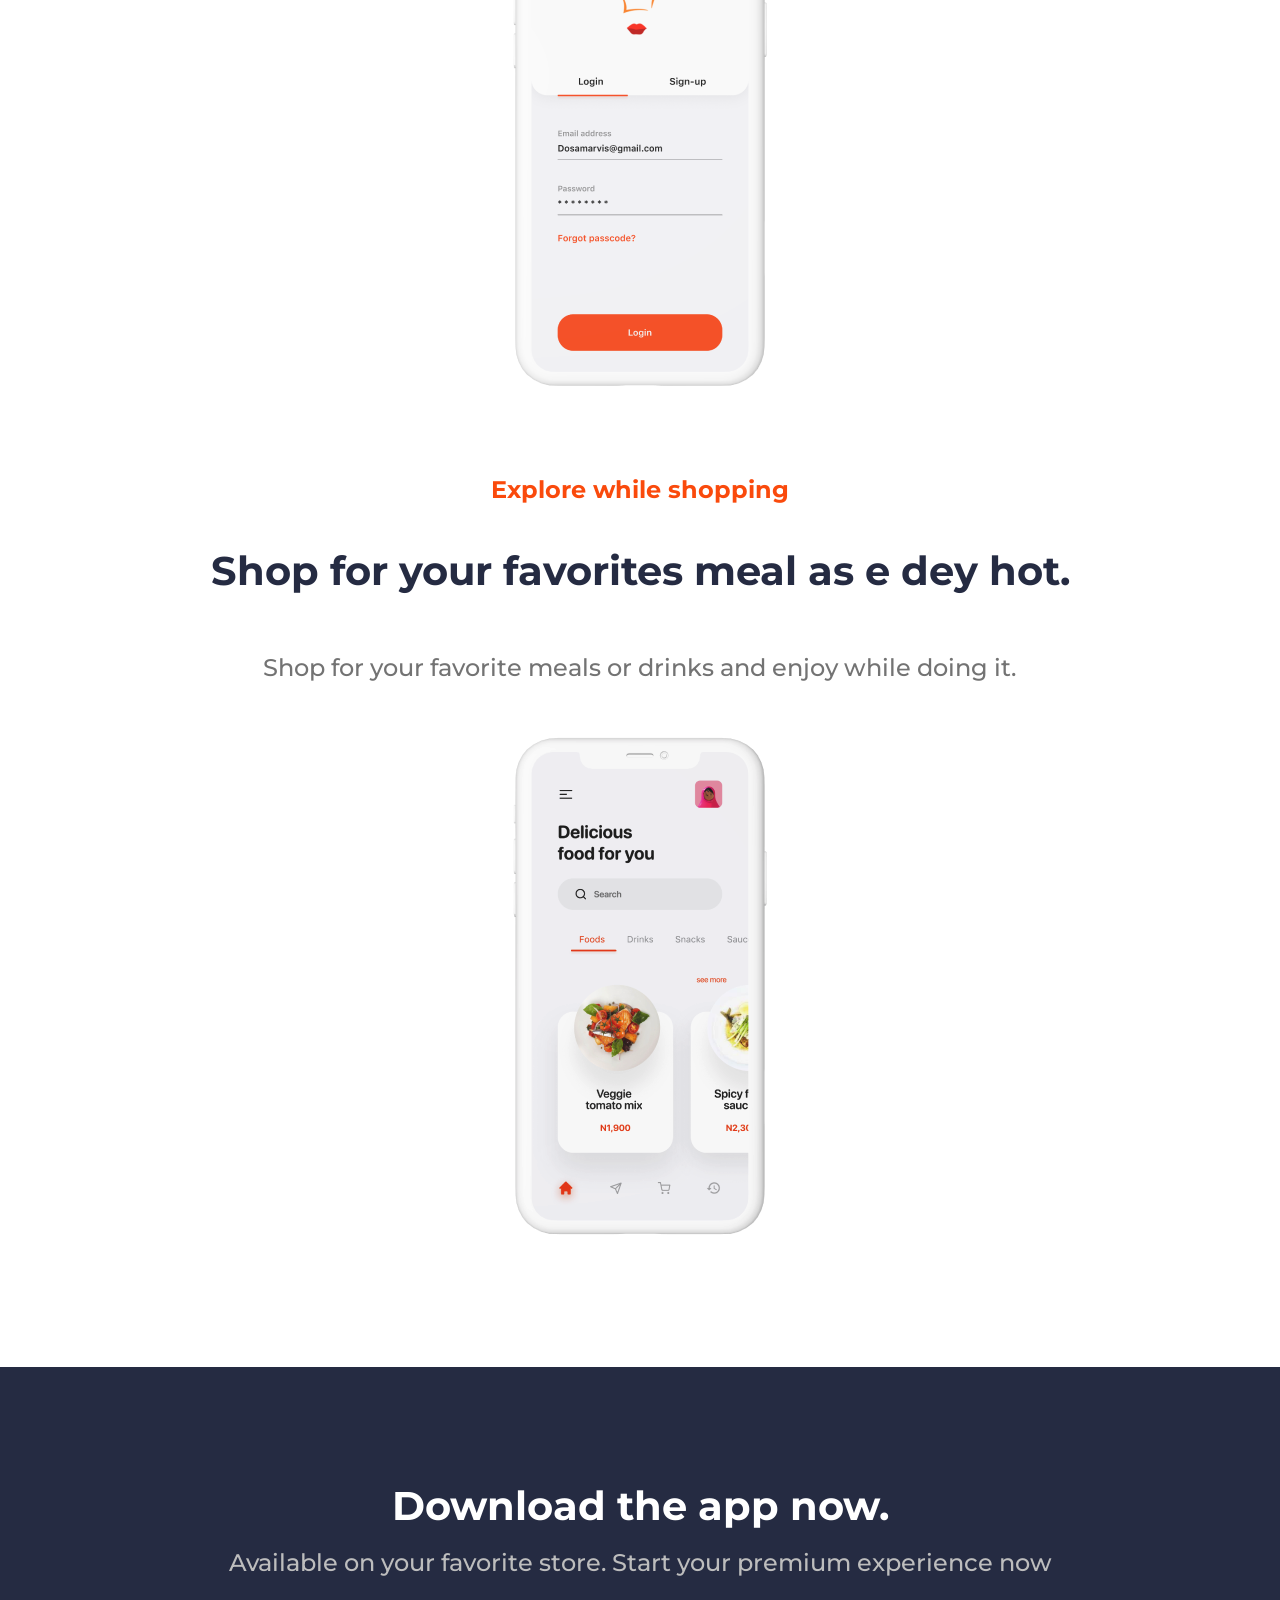
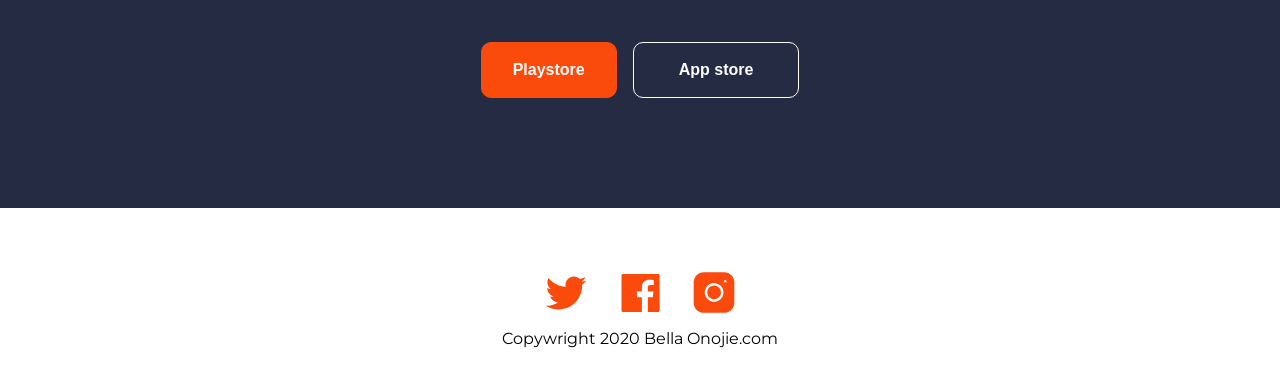
==== commit 5315aa15: "add-mobile-ver" ====
--- a/index.html
+++ b/index.html
@@ -3,33 +3,107 @@
   <head>
     <meta charset="UTF-8" />
     <meta name="viewport" content="width=device-width, initial-scale=1.0" />
-    <title>Document</title>
-    <link rel="stylesheet" href="assets/css/reset.css">
+    <title>Bella Olange</title>
+    <link rel="preconnect" href="https://fonts.googleapis.com" />
+    <link rel="preconnect" href="https://fonts.gstatic.com" crossorigin />
+    <link
+      href="https://fonts.googleapis.com/css2?family=Caveat:wght@400;600&family=Kenia&family=Montserrat:wght@100;200;300;400;500;600;700;800;900&display=swap"
+      rel="stylesheet"
+    />
+
+    <link rel="stylesheet" href="assets/css/reset.css" />
     <link rel="stylesheet" href="assets/css/style.css" />
+    <link rel="stylesheet" href="assets/css/header.css" />
+    <link rel="stylesheet" href="assets/css/main-header.css" />
+    <link rel="stylesheet" href="assets/css/phones.css" />
+    <link rel="stylesheet" href="assets/css/app-info.css" />
+    <link rel="stylesheet" href="assets/css/main-download.css" />
+    <link rel="stylesheet" href="assets/css/footer.css" />
   </head>
   <body>
     <header class="header">
-      <h1 class="header-logo-text">LoremReg</h1>
+      <img
+        class="logo-img"
+        src="assets/img/Bella Olonje logo 111 1.png"
+        alt="BellaOlange"
+      />
+      <nav class="nav">
+        <button type="button" class="burger-btn">
+          <img src="assets/img/Vector.svg" alt="" />
+        </button>
+      </nav>
     </header>
-    <main class="main">
-      <article class="reg-area">
-        <h2 class="reg-header">Register</h2>
-        <p class="reg-little-text">Create your account. It's free and only takes a minute.</p>
-        <form method="" class="form">
-          <div class="form-names">
-            <input type="text" class="form-input input-name" name="name" placeholder="first name" required>
-            <input type="text" class="form-input input-surname" name="surname" placeholder="last name" required>
+    <main>
+      <section class="main-header">
+        <p class="main-header-pretext">Food app</p>
+        <h1 class="main-header-slogan">
+          Why stay hungry when you can order form Bella Onojie
+        </h1>
+        <h2 class="main-header-text">
+          Download the bella onoje’s food app now on
+        </h2>
+        <section class="buttons">
+          <button class="main-header-sec-btn red">Playstore</button>
+          <button class="main-header-sec-btn">Appstore</button>
+        </section>
+      </section>
+      <section class="phones">
+        <img class="dblPhones" src="assets/img/twoPhonesShadowless.png" alt="twoPhones.png">
+        <!-- <img class="dblPhone" src="assets/img/dblPhone1.png" alt="dblPhone1.png" />
+        <img class="dblPhone" src="assets/img/dblPhone2.png" alt="dblPhone2.png" /> -->
+      </section>
+
+      <section class="app-info">
+        <h2 class="app-info-header">How the app works</h2>
+        <hr class="horizontal-line"/>
+
+        <section class="main-sec">
+          <div class="main-sec-text-container">
+            <a class="sec-link">Create an account</a>
+            <h3 class="sec-header">
+              Create/login to an existing account to get started
+            </h3>
+            <p class="sec-explaining">
+              An account is created with your email and a desired password
+            </p>
           </div>
-          <input type="email" class="form-input input-email" name="email" placeholder="email" required>
-          <input type="password" class="form-input input-password" name="password" placeholder="password" required>
-          <input type="password" class="form-input input-confirm-password" name="confinmPassword" placeholder="confinm password" required>
-          <label>
-            <input type="checkbox" class="input-checkbox" name="acceptCheckbox" required>
-            I accept the <a href="#" class="form-link">Terms of Use</a> & <a href="#" class="form-link">Privacy Policy</a>
-          </label>
-          <button type="submit" class="form-button">Register Now</button>
-        </form>
-      </article>
+          <img class="main-sec-img" src="assets/img/phone1.png" alt="phone1.png" />
+        </section>
+        <section class="main-sec">
+          <div class="main-sec-text-container">
+            <a class="sec-link">Explore while shopping</a>
+            <h3 class="sec-header">
+              Shop for your favorites meal as e dey hot.
+            </h3>
+            <p class="sec-explaining">
+              Shop for your favorite meals or drinks and enjoy while doing it.
+            </p>
+          </div>
+          <img class="main-sec-img" src="assets/img/phone2.png" alt="phone2.png" />
+        </section>
+      </section>
+      
+      <section class="main-download">
+        <div class="main-download-text-container">
+          <h2 class="main-download-header">Download the app now.</h2>
+          <p class="main-download-text">
+            Available on your favorite store. Start your premium experience now
+          </p>
+        </div>
+        <section class="main-download-buttons">
+          <button class="main-download-button red">Playstore</button>
+          <button class="main-download-button">App store</button>
+        </section>
+      </section>
     </main>
+    <footer class="footer">
+      <img class="footer-logo-img" src="assets/img/Bella Olonje logo 111 1.png" alt="Bella Olonje">
+      <section class="footer-links">
+        <a href=""><img class="footer-link-img" src="assets/img/ant-design_twitter-outlined.svg" alt="twiter-icon"></a>
+        <a href=""><img class="footer-link-img" src="assets/img/ant-design_facebook-filled.svg" alt="facebook-icon"></a>
+        <a href=""><img class="footer-link-img" src="assets/img/instagram.svg" alt="instagram-icon"></a>
+      </section>
+      <p class="footer-text">Copywright 2020 Bella Onojie.com</p>
+    </footer>
   </body>
-</html>+</html>
--- a/assets/css/style.css
+++ b/assets/css/style.css
@@ -3,152 +3,15 @@
 }
 
 :root{
-  font-family: Roboto, sans-serif;
-  color: var(--color);
-  font-size: 14px;
-
-  --color: grey;
-  --theme-color: forestgreen;
+  font-family: Montserrat;
+  --second-text: #737373
 }
 
-/* ================================ */
-
-body{
-  min-height: 100vh;
-  background-color: lightgrey;
-  display: flex;
-  flex-direction: column;
+main{
+  overflow: hidden;
 }
 
-.header{
-  height: 100px;
-  background-color: var(--theme-color);
-
-  display: flex;
-  align-items: center;
-}
-
-.header-logo-text{
+.main-header-sec-btn.red {
+  background-color: #fa4a0c;
   color: white;
-  font-size: 3rem;
-  font-weight: bold;
-  margin-left: 50px;
-}
-
-.main{
-  flex: 1;
-  display: flex;
-  justify-content: center;
-  align-items: center;
-}
-
-/* ================================ */
-
-.reg-area{
-  background-color: #F0F4F3;
-  width: 400px;
-  padding: 30px;
-  /* margin: 0 auto; */
-}
-
-.reg-header{
-  color: rgb(45, 45, 45);
-  font-size: 2rem;
-  display: flex;
-  gap: 10px;
-  margin-bottom: 20px;
-}
-.reg-header::after,
-.reg-header::before{
-  content:'';
-  display: block;
-  flex: 1;
-  border-bottom: 2px solid var(--color);
-  transform: translateY(-50%);
-}
-
-.reg-little-text{
-  margin-bottom: 30px;
-}
-
-/* ++++++++++++++++++++++++++++++++++++++ */
-
-.form{
-  display: flex;
-  flex-direction: column; 
-  gap: 20px;
-  margin: 10px 0;
-}
-
-.form-names{
-  display: flex;
-  gap: 20px;
-}
-
-.form-input{
-  text-transform: capitalize;
-  padding: 10px;
-  font-size: 1.1rem;
-}
-
-.form-input:focus{
-  border-color: transparent;
-  outline: 2px solid var(--theme-color);
-}
-
-.input-checkbox{
-  margin-left: 0;
-}
-
-.input-name,
-.input-surname{
-  width: 50%;
-}
-
-.form-link{
-  color: var(--theme-color);
-}
-
-.form-button{
-  color: white;
-  background-color: var(--theme-color);
-  border: 0;
-  border-radius: 3px;
-
-  font-size: 1.2rem;
-  font-weight: bold;
-
-  padding: 10px;
-}
-
-.form-button:hover{
-  cursor: pointer;
-  background-color: green;
-}
-
-@media screen and (max-width: 576px) {
-  :root{
-    font-size: 12px;
-  }
-  .header{
-    justify-content: center;
-  }
-  .header-logo-text{
-    margin: 0;
-  }
-  .reg-area{
-    min-width: 200px;
-    max-width: 90%;
-    width: 350px;
-  }
-  .form-names{
-    flex-direction: column;
-  }
-  .form-input{
-    padding: 5px;
-  }
-  .input-name,
-  .input-surname{
-    width: 100%;
-  }
 }
--- a/assets/css/header.css
+++ b/assets/css/header.css
@@ -0,0 +1,29 @@
+.header{
+  display: flex;
+  justify-content: space-between;
+  align-items: center;
+  padding: 16px;
+
+  background-color: white;
+  position: sticky;
+  top: 0;
+  z-index: 1000;
+}
+
+.nav{
+
+}
+
+.logo-img{
+  width: 104px;
+}
+
+.burger-btn{
+  background-color: transparent;
+  border: 0;
+  padding: 5px;
+}
+
+.burger-btn:hover{
+  cursor: pointer;
+}
--- a/assets/css/main-header.css
+++ b/assets/css/main-header.css
@@ -0,0 +1,53 @@
+.main-header {
+  /* display: flex;
+  flex-direction: column;
+  justify-content: center;
+  align-items: center; */
+  text-align: center;
+
+  padding-top: 50px;
+}
+
+.main-header-pretext {
+  color: var(--second-text, #737373);
+  font-size: 16px;
+  font-weight: 700;
+}
+
+.main-header-slogan {
+  color: var(--text, #252b42);
+  font-size: 36px;
+  font-weight: 700;
+  padding: 10px;
+  margin: 7px 0;
+}
+
+.main-header-text {
+  color: var(--second-text, #737373);
+  font-size: 24px;
+  font-weight: 500;
+
+  width: 80%;
+  padding: 10px;
+  margin: 7px auto 50px auto;
+}
+
+.main-header-sec-btn {
+  background-color: transparent;
+  border: 1px solid #fa4a0c;
+  border-radius: 30px;
+  padding: 16px 0;
+  color: #fa4a0c;
+  font-size: 24px;
+  font-weight: 700;
+
+  width: 60%;
+}
+
+.main-header-sec-btn + .main-header-sec-btn{
+  margin-top: 20px;
+}
+/* .main-header-sec-btn.red {
+  background-color: #fa4a0c;
+  color: white;
+} */
--- a/assets/css/phones.css
+++ b/assets/css/phones.css
@@ -0,0 +1,22 @@
+/* .phones{
+  margin-block: 60px 80px;
+} */
+
+.phones{
+  margin-block: 20px 80px;
+  
+  display: flex;
+  justify-content: center;
+  align-items: center;
+}
+/* .dblPhones{
+  margin: 0 auto;
+} */
+
+/* .phones{
+  position: relative;
+}
+
+.dblPhone{
+  position: absolute;
+} */
--- a/assets/css/app-info.css
+++ b/assets/css/app-info.css
@@ -0,0 +1,68 @@
+.app-info {
+  padding-block: 40px;
+}
+
+.app-info-header {
+  color: #000;
+
+  text-align: center;
+  font-size: 24px;
+  font-weight: 600;
+  line-height: 36px;
+}
+
+.horizontal-line {
+  border: 2px solid #e4e4e4;
+  margin-block: 40px 60px;
+}
+
+
+.main-sec {
+  display: flex;
+  flex-direction: column;
+  justify-content: center;
+  align-items: center;
+  text-align: center;
+}
+
+.main-sec-text-container {
+  display: flex;
+  flex-direction: column;
+  justify-content: center;
+  align-items: center;
+  gap: 30px;
+  width: 90%;
+}
+
+.sec-link {
+  color: #FA4A0C;
+  font-size: 24px;
+  font-weight: 700;
+  cursor: pointer;
+}
+
+.sec-header {
+  color: var(--text, #252B42);
+  text-align: center;
+  font-size: 40px;
+  font-weight: 700;
+  line-height: 57px;
+  padding: 10px;
+}
+
+.sec-explaining {
+  color: var(--second-text, #737373);
+  text-align: center;
+  font-size: 24px;
+  font-weight: 500;
+  line-height: 38px;
+
+  width: 70%;
+  padding: 10px;
+}
+
+.main-sec-img{
+  padding: 40px;
+  margin-bottom: 50px;
+  /* margin-block: ; */
+}
--- a/assets/css/main-download.css
+++ b/assets/css/main-download.css
@@ -0,0 +1,65 @@
+.main-download {
+  background-color: #252b42;
+  color: white;
+
+  display: flex;
+  flex-direction: column;
+  justify-content: center;
+  align-items: center;
+  text-align: center;
+
+  padding: 110px 24px;
+
+  gap: 50px;
+}
+
+.main-download-header {
+  color: var(--Light-text, #fff);
+  text-align: center;
+  font-size: 40px;
+  font-weight: 700;
+  line-height: 57px;
+
+  width: 90%;
+}
+
+.main-download-text-container {
+  display: flex;
+  flex-direction: column;
+  justify-content: center;
+  align-items: center;
+  text-align: center;
+}
+
+.main-download-text {
+  color: var(--Light-Gray, #bdbdbd);
+  text-align: center;
+  font-size: 24px;
+  font-weight: 500;
+  line-height: 38px; /* 158.333% */
+
+  padding: 10px;
+}
+
+.main-download-buttons {
+  display: flex;
+  gap: 16px;
+}
+
+.main-download-button {
+  font-size: 16px;
+  font-weight: 700;
+
+  color: inherit;
+  padding: 16px 45px;
+  border-radius: 10px;
+  background-color: transparent;
+  border: 1px solid white;
+}
+
+.main-download-button.red {
+  padding: 18px 31px;
+  border-radius: 10px;
+  background-color: #fa4a0c;
+  border: 1px solid #fa4a0c;
+}
--- a/assets/css/footer.css
+++ b/assets/css/footer.css
@@ -0,0 +1,27 @@
+.footer{
+  display: flex;
+  flex-direction: column;
+  justify-content: center;
+  align-items: center;
+  text-align: center;
+  gap: 10px;
+}
+
+.footer-logo-img{
+  display: none;
+}
+
+.footer-links{
+  margin-top: 60px;
+  display: flex;
+  gap: 24px;
+}
+
+.footer-link-img{
+  width: 50px;
+  height: 50px;
+}
+
+.footer-text{
+  margin-bottom: 45px;
+}
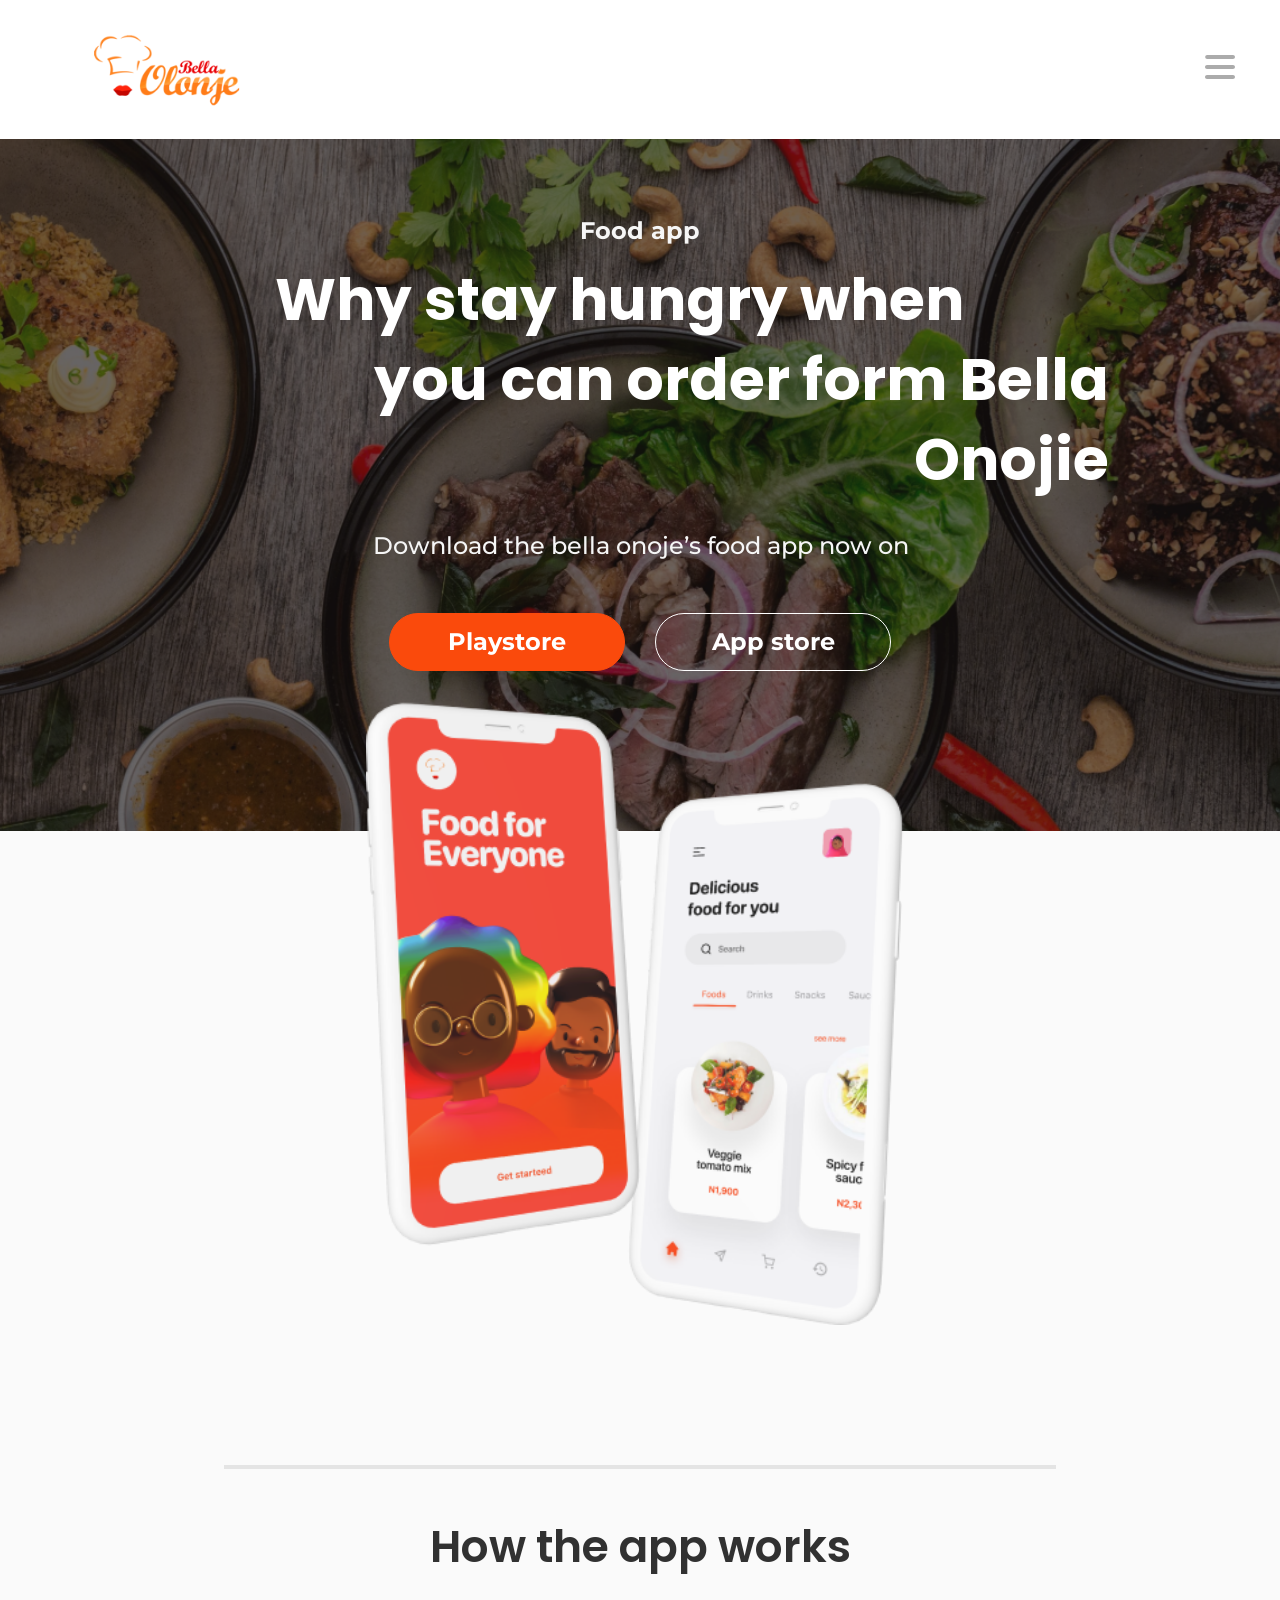
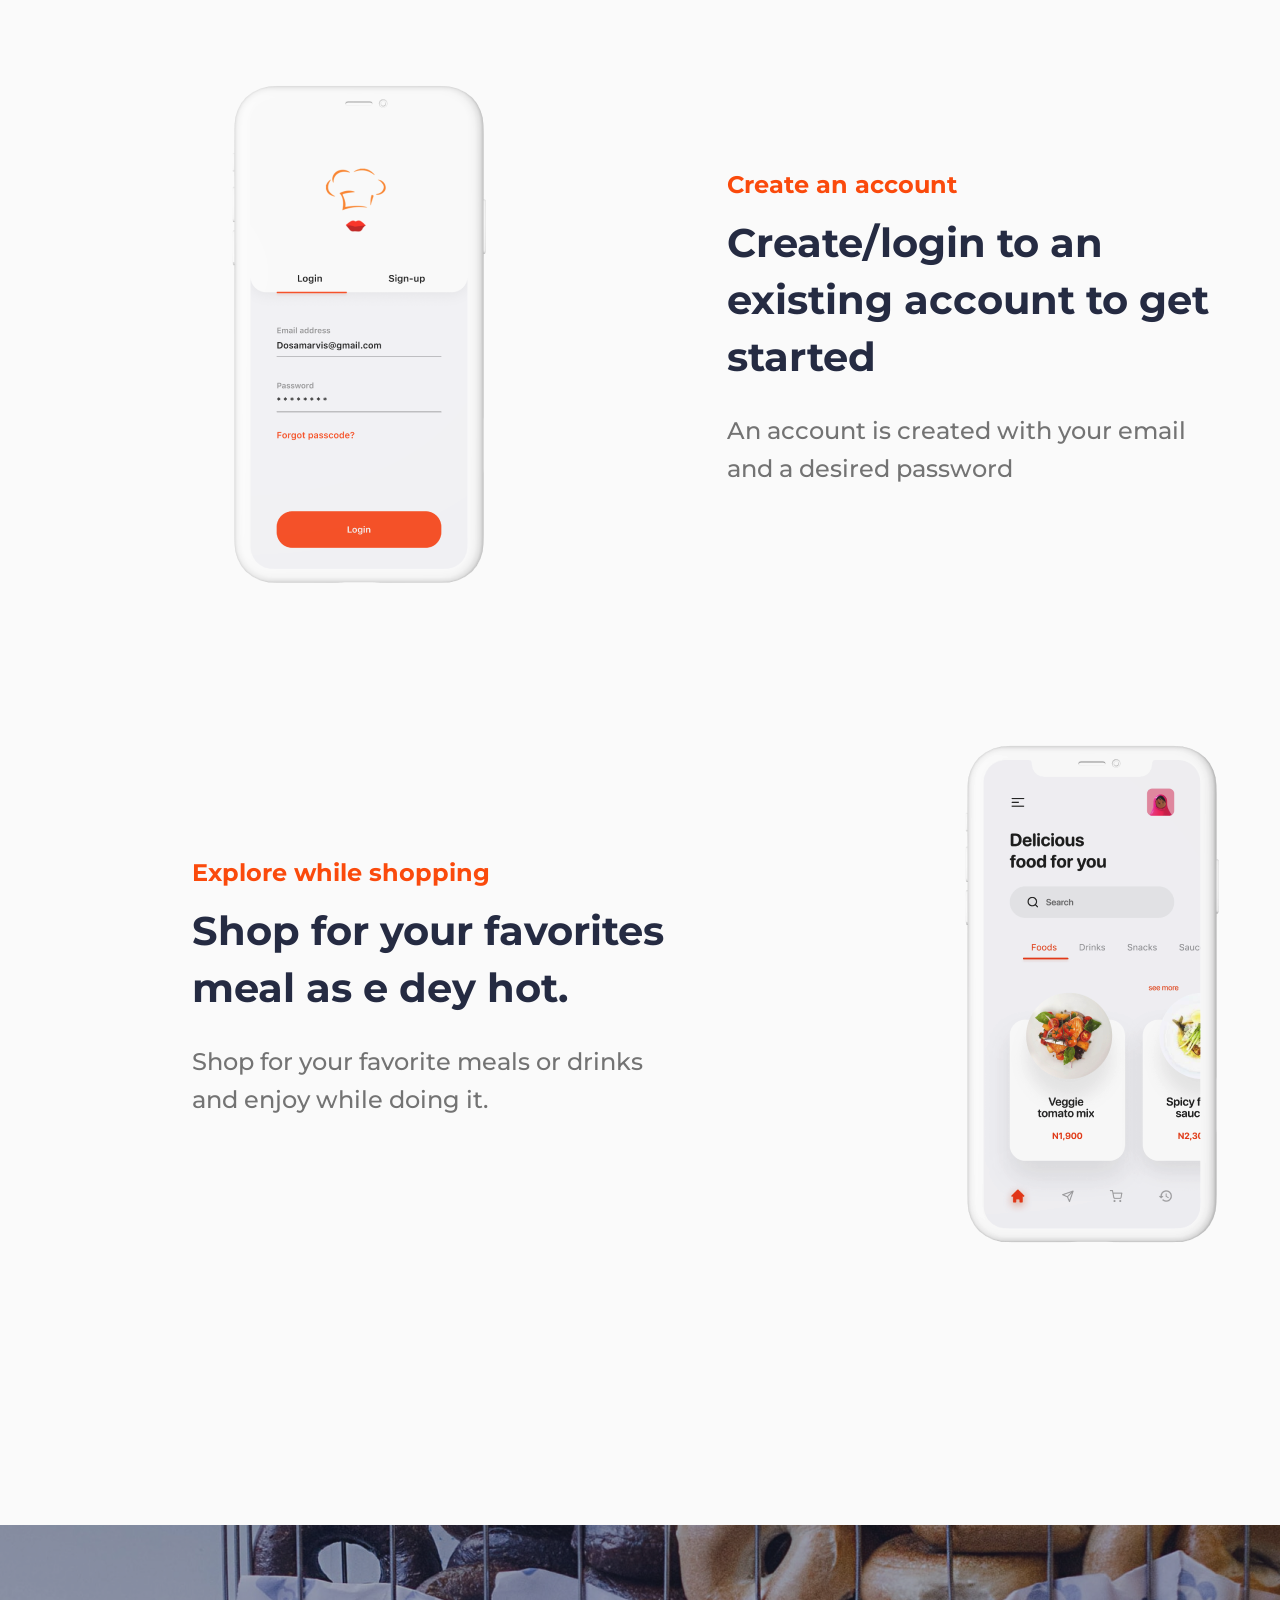
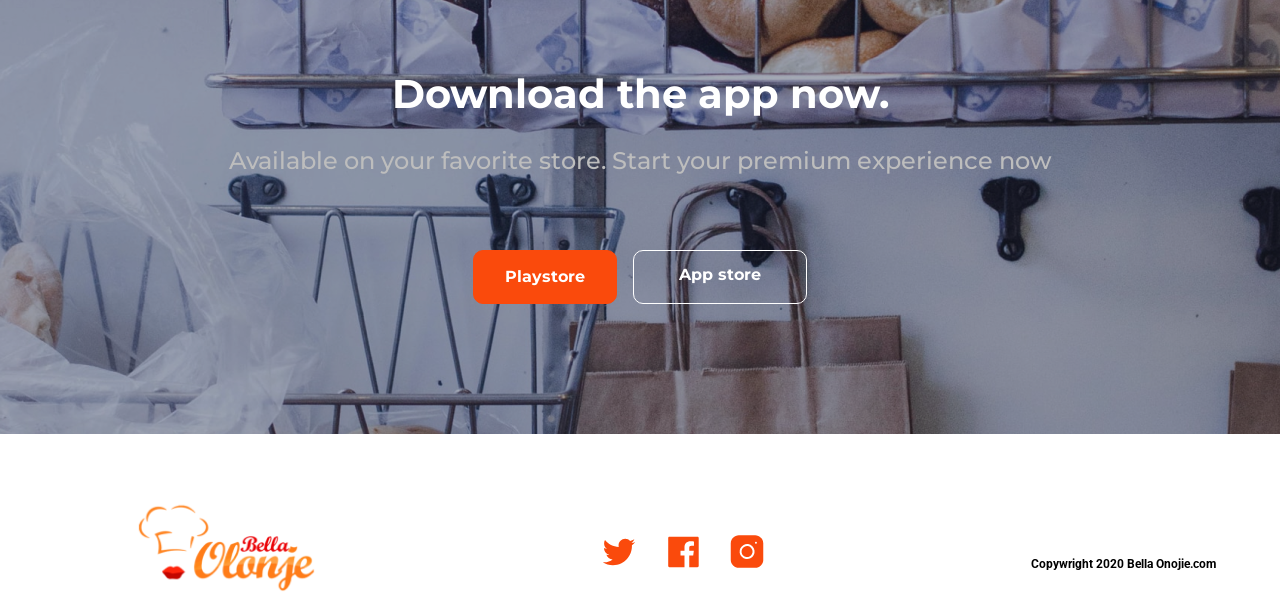
==== commit 75e09bf2: "add pc-ver and adaptive" ====
--- a/index.html
+++ b/index.html
@@ -8,6 +8,18 @@
     <link rel="preconnect" href="https://fonts.gstatic.com" crossorigin />
     <link
       href="https://fonts.googleapis.com/css2?family=Caveat:wght@400;600&family=Kenia&family=Montserrat:wght@100;200;300;400;500;600;700;800;900&display=swap"
+      rel="stylesheet"
+    />
+    <link rel="preconnect" href="https://fonts.googleapis.com" />
+    <link rel="preconnect" href="https://fonts.gstatic.com" crossorigin />
+    <link
+      href="https://fonts.googleapis.com/css2?family=Poppins:wght@100;200;300;400;500;600;700;800;900&display=swap"
+      rel="stylesheet"
+    />
+    <link rel="preconnect" href="https://fonts.googleapis.com" />
+    <link rel="preconnect" href="https://fonts.gstatic.com" crossorigin />
+    <link
+      href="https://fonts.googleapis.com/css2?family=Poppins:wght@100;200;300;400;500;600;700;800;900&family=Roboto:wght@700&display=swap"
       rel="stylesheet"
     />
 
@@ -22,67 +34,84 @@
   </head>
   <body>
     <header class="header">
-      <img
-        class="logo-img"
-        src="assets/img/Bella Olonje logo 111 1.png"
-        alt="BellaOlange"
-      />
+      <a href="#" class="logo-link">
+        <img
+          class="logo-img"
+          src="assets/img/Bella Olonje logo 111 1.png"
+          alt="BellaOlange"
+        />
+      </a>
+
       <nav class="nav">
         <button type="button" class="burger-btn">
-          <img src="assets/img/Vector.svg" alt="" />
+          <img class="burger-btn-img" src="assets/img/Vector.svg" alt="" />
         </button>
       </nav>
     </header>
     <main>
       <section class="main-header">
-        <p class="main-header-pretext">Food app</p>
-        <h1 class="main-header-slogan">
-          Why stay hungry when you can order form Bella Onojie
-        </h1>
-        <h2 class="main-header-text">
-          Download the bella onoje’s food app now on
-        </h2>
-        <section class="buttons">
-          <button class="main-header-sec-btn red">Playstore</button>
-          <button class="main-header-sec-btn">Appstore</button>
+        <div class="main-header-text-container">
+          <p class="main-header-pretext">Food app</p>
+          <h1 class="main-header-slogan">
+            Why stay hungry when you can order form Bella Onojie
+          </h1>
+          <h2 class="main-header-text">
+            Download the bella onoje’s food app now on
+          </h2>
+        </div>
+        <section class="main-header-buttons">
+          <a href="#" class="main-header-btn red">Playstore</a>
+          <a href="#" class="main-header-btn">App store</a>
         </section>
       </section>
       <section class="phones">
-        <img class="dblPhones" src="assets/img/twoPhonesShadowless.png" alt="twoPhones.png">
+        <img
+          class="dblPhones"
+          src="assets/img/twoPhonesShadowless.png"
+          alt="twoPhones.png"
+        />
         <!-- <img class="dblPhone" src="assets/img/dblPhone1.png" alt="dblPhone1.png" />
         <img class="dblPhone" src="assets/img/dblPhone2.png" alt="dblPhone2.png" /> -->
       </section>
 
       <section class="app-info">
         <h2 class="app-info-header">How the app works</h2>
-        <hr class="horizontal-line"/>
+        <hr class="horizontal-line" />
 
         <section class="main-sec">
           <div class="main-sec-text-container">
-            <a class="sec-link">Create an account</a>
-            <h3 class="sec-header">
+            <a href="#" class="main-sec-link">Create an account</a>
+            <h3 class="main-sec-header">
               Create/login to an existing account to get started
             </h3>
-            <p class="sec-explaining">
+            <p class="main-sec-explaining">
               An account is created with your email and a desired password
             </p>
           </div>
-          <img class="main-sec-img" src="assets/img/phone1.png" alt="phone1.png" />
+          <img
+            class="main-sec-img"
+            src="assets/img/phone1.png"
+            alt="phone1.png"
+          />
         </section>
         <section class="main-sec">
           <div class="main-sec-text-container">
-            <a class="sec-link">Explore while shopping</a>
-            <h3 class="sec-header">
+            <a href="#" class="main-sec-link">Explore while shopping</a>
+            <h3 class="main-sec-header">
               Shop for your favorites meal as e dey hot.
             </h3>
-            <p class="sec-explaining">
+            <p class="main-sec-explaining">
               Shop for your favorite meals or drinks and enjoy while doing it.
             </p>
           </div>
-          <img class="main-sec-img" src="assets/img/phone2.png" alt="phone2.png" />
+          <img
+            class="main-sec-img"
+            src="assets/img/phone2.png"
+            alt="phone2.png"
+          />
         </section>
       </section>
-      
+
       <section class="main-download">
         <div class="main-download-text-container">
           <h2 class="main-download-header">Download the app now.</h2>
@@ -91,19 +120,40 @@
           </p>
         </div>
         <section class="main-download-buttons">
-          <button class="main-download-button red">Playstore</button>
-          <button class="main-download-button">App store</button>
+          <a href="#" class="main-download-button red">Playstore</a>
+          <a href="#" class="main-download-button">App store</a>
         </section>
       </section>
     </main>
     <footer class="footer">
-      <img class="footer-logo-img" src="assets/img/Bella Olonje logo 111 1.png" alt="Bella Olonje">
-      <section class="footer-links">
-        <a href=""><img class="footer-link-img" src="assets/img/ant-design_twitter-outlined.svg" alt="twiter-icon"></a>
-        <a href=""><img class="footer-link-img" src="assets/img/ant-design_facebook-filled.svg" alt="facebook-icon"></a>
-        <a href=""><img class="footer-link-img" src="assets/img/instagram.svg" alt="instagram-icon"></a>
-      </section>
-      <p class="footer-text">Copywright 2020 Bella Onojie.com</p>
+      <div class="footer-container">
+        <img
+          class="footer-logo-img"
+          src="assets/img/Bella Olonje logo 111 1.png"
+          alt="Bella Olonje"
+        />
+        <section class="footer-links">
+          <a href="#"
+            ><img
+              class="footer-link-img"
+              src="assets/img/ant-design_twitter-outlined.svg"
+              alt="twiter-icon"
+          /></a>
+          <a href="#"
+            ><img
+              class="footer-link-img"
+              src="assets/img/ant-design_facebook-filled.svg"
+              alt="facebook-icon"
+          /></a>
+          <a href="#"
+            ><img
+              class="footer-link-img"
+              src="assets/img/instagram.svg"
+              alt="instagram-icon"
+          /></a>
+        </section>
+        <p class="footer-text">Copywright 2020 Bella Onojie.com</p>
+      </div>
     </footer>
   </body>
 </html>
--- a/assets/css/style.css
+++ b/assets/css/style.css
@@ -9,9 +9,5 @@
 
 main{
   overflow: hidden;
-}
-
-.main-header-sec-btn.red {
-  background-color: #fa4a0c;
-  color: white;
+  background-color:#FAFAFA;
 }
--- a/assets/css/header.css
+++ b/assets/css/header.css
@@ -2,7 +2,7 @@
   display: flex;
   justify-content: space-between;
   align-items: center;
-  padding: 16px;
+  padding: 17px 16px;
 
   background-color: white;
   position: sticky;
@@ -24,6 +24,23 @@
   padding: 5px;
 }
 
+.burger-btn-img{
+  width: 30px;
+}
+
 .burger-btn:hover{
   cursor: pointer;
+}
+
+@media screen and (min-width: 992px){
+  .header{
+    display: flex;
+    justify-content: space-between;
+    align-items: center;
+    padding: 26.12px 40px 28.12px 70px;
+  }
+  .logo-img{
+    width: 206px;
+    padding-inline: 20px;
+  }
 }
--- a/assets/css/main-header.css
+++ b/assets/css/main-header.css
@@ -1,11 +1,17 @@
 .main-header {
-  /* display: flex;
+  text-align: center;
+  padding-top: 50px;
+  padding-inline: 5px;
+}
+
+.main-header-text-container {
+  display: flex;
   flex-direction: column;
   justify-content: center;
-  align-items: center; */
-  text-align: center;
-
-  padding-top: 50px;
+  align-items: center;
+  max-width: 750px;
+  margin: 0 auto;
+  gap: 7px;
 }
 
 .main-header-pretext {
@@ -19,7 +25,6 @@
   font-size: 36px;
   font-weight: 700;
   padding: 10px;
-  margin: 7px 0;
 }
 
 .main-header-text {
@@ -27,12 +32,21 @@
   font-size: 24px;
   font-weight: 500;
 
-  width: 80%;
+  width: 85%;
   padding: 10px;
-  margin: 7px auto 50px auto;
+  /* margin: 7px auto 50px auto; */
 }
 
-.main-header-sec-btn {
+.main-header-buttons {
+  margin-top: 40px;
+  display: flex;
+  flex-direction: column;
+  justify-content: center;
+  align-items: center;
+}
+
+.main-header-btn {
+  /* cursor: pointer; */
   background-color: transparent;
   border: 1px solid #fa4a0c;
   border-radius: 30px;
@@ -42,12 +56,69 @@
   font-weight: 700;
 
   width: 60%;
+  margin-bottom: 20px;
+  
+  text-decoration: none;
 }
 
-.main-header-sec-btn + .main-header-sec-btn{
-  margin-top: 20px;
-}
-/* .main-header-sec-btn.red {
+.main-header-btn.red {
   background-color: #fa4a0c;
   color: white;
-} */+}
+
+@media screen and (min-width: 992px) {
+  .main-header-pretext,
+  .main-header-text{
+    color: #f6f6f6;
+  }
+
+  .main-header {
+    background-image: url(../img/backgroundStart.png);
+    background-repeat: no-repeat;
+    background-size: cover;
+    background-position: 50%;
+    padding-block: 80px 160px;
+  }
+  .main-header-text-container {
+    max-width: 1005px;
+    gap: 7px;
+  }
+  .main-header-pretext {
+    font-size: 24px;
+  }
+  .main-header-slogan {
+    font-family: Poppins, Montserrat;
+    color: white;
+    padding: 10px 34px;
+    font-size: 58px;
+    text-align: end;
+    
+    line-height: 80px;
+  }
+  .main-header-slogan::before {
+    content: '';
+    float: right;
+    width: calc(2.5em);
+    height: 1em;
+  }
+
+
+  .main-header-text {
+    padding: 10px 88px 48px 89px;
+    margin: 0;
+    line-height: 38px;
+  }
+  .main-header-buttons{
+    margin: 0;
+    flex-direction: row;
+    gap: 30px;
+  }
+  .main-header-btn {
+    width: 236px;
+    margin: 0;
+  }
+  .main-header-btn:not(.red) {
+    border: 1px solid white;
+    color: white;
+  }
+}
--- a/assets/css/phones.css
+++ b/assets/css/phones.css
@@ -3,15 +3,16 @@
 } */
 
 .phones{
-  margin-block: 20px 80px;
-  
+  max-width: 100%;
+  margin-bottom: 80px;
   display: flex;
   justify-content: center;
   align-items: center;
 }
-/* .dblPhones{
-  margin: 0 auto;
-} */
+.dblPhones{
+  width: 422px;
+  /* margin: 0 auto; */
+}
 
 /* .phones{
   position: relative;
@@ -19,4 +20,16 @@
 
 .dblPhone{
   position: absolute;
-} */+} */
+
+@media screen and (min-width: 992px) {
+  .dblPhones{
+    width: 548px;
+    margin-top: -170px;
+  }
+}
+@media screen and (max-width: 400px) {
+  .dblPhones{
+    width: 90%;
+  } 
+}
--- a/assets/css/app-info.css
+++ b/assets/css/app-info.css
@@ -1,10 +1,11 @@
 .app-info {
+  display: flex;
+  flex-direction: column;
   padding-block: 40px;
 }
 
 .app-info-header {
   color: #000;
-
   text-align: center;
   font-size: 24px;
   font-weight: 600;
@@ -14,15 +15,14 @@
 .horizontal-line {
   border: 2px solid #e4e4e4;
   margin-block: 40px 60px;
+  width: 100%;
 }
-
 
 .main-sec {
   display: flex;
   flex-direction: column;
   justify-content: center;
   align-items: center;
-  text-align: center;
 }
 
 .main-sec-text-container {
@@ -30,29 +30,29 @@
   flex-direction: column;
   justify-content: center;
   align-items: center;
+  text-align: center;
   gap: 30px;
   width: 90%;
 }
 
-.sec-link {
-  color: #FA4A0C;
+.main-sec-link {
+  color: #fa4a0c;
   font-size: 24px;
   font-weight: 700;
   cursor: pointer;
+  text-decoration: none;
 }
 
-.sec-header {
-  color: var(--text, #252B42);
-  text-align: center;
+.main-sec-header {
+  color: var(--text, #252b42);
   font-size: 40px;
   font-weight: 700;
   line-height: 57px;
   padding: 10px;
 }
 
-.sec-explaining {
+.main-sec-explaining {
   color: var(--second-text, #737373);
-  text-align: center;
   font-size: 24px;
   font-weight: 500;
   line-height: 38px;
@@ -61,8 +61,51 @@
   padding: 10px;
 }
 
-.main-sec-img{
+.main-sec-img {
   padding: 40px;
   margin-bottom: 50px;
   /* margin-block: ; */
-}+}
+
+@media screen and (min-width: 992px) {
+  .app-info {
+    margin-bottom: 200px;
+  }
+  .horizontal-line {
+    order: -1;
+    width: 65%;
+    margin-block: 20px 60px;
+  }
+  .app-info-header {
+    font-family: Poppins;
+    font-size: 44px;
+    opacity: 0.8;
+  }
+  .main-sec{
+    margin-top: 80px;
+    flex-direction: row;
+    justify-content: left;
+    padding-inline: 20px;
+    padding-left: 15%;
+    gap: 200px;
+  }
+  .main-sec:nth-child(odd){
+    flex-direction: row-reverse;
+  }
+  .main-sec-text-container{
+    text-align: left;
+    align-items: flex-start;
+    width: 568px;
+    gap: 7px;
+  }
+  .main-sec-header{
+    padding: 10px 0;
+  }
+  .main-sec-explaining {
+    width: 90%;
+    padding: 10px 0;
+  }
+  .main-sec-img {
+    margin: 0;
+  }
+}
--- a/assets/css/main-download.css
+++ b/assets/css/main-download.css
@@ -8,9 +8,19 @@
   align-items: center;
   text-align: center;
 
-  padding: 110px 24px;
+  min-height: 564px;
+  /* padding: 110px 24px; */
 
   gap: 50px;
+}
+
+.main-download-text-container {
+  display: flex;
+  flex-direction: column;
+  justify-content: center;
+  align-items: center;
+  text-align: center;
+  width: 80%;
 }
 
 .main-download-header {
@@ -20,15 +30,8 @@
   font-weight: 700;
   line-height: 57px;
 
+  padding: 10px;
   width: 90%;
-}
-
-.main-download-text-container {
-  display: flex;
-  flex-direction: column;
-  justify-content: center;
-  align-items: center;
-  text-align: center;
 }
 
 .main-download-text {
@@ -39,6 +42,7 @@
   line-height: 38px; /* 158.333% */
 
   padding: 10px;
+  width: 80%;
 }
 
 .main-download-buttons {
@@ -47,6 +51,7 @@
 }
 
 .main-download-button {
+  /* cursor: pointer; */
   font-size: 16px;
   font-weight: 700;
 
@@ -55,6 +60,8 @@
   border-radius: 10px;
   background-color: transparent;
   border: 1px solid white;
+  
+  text-decoration: none;
 }
 
 .main-download-button.red {
@@ -63,3 +70,26 @@
   background-color: #fa4a0c;
   border: 1px solid #fa4a0c;
 }
+
+@media screen and (min-width: 992px){
+  .main-download {
+    min-height: 509px;
+    background-image: url(../img/backgroundEnd.png);
+    background-repeat: no-repeat;
+    background-size: cover;
+    background-position: 50%;
+    gap: 60px;
+  }
+  
+  .main-download-text-container {
+    width: max-content
+  }
+
+  .main-download-header {
+    width: max-content;
+  }
+  
+  .main-download-text {
+    width: max-content;
+  }
+}
--- a/assets/css/footer.css
+++ b/assets/css/footer.css
@@ -1,4 +1,8 @@
-.footer{
+.footer {
+  height: max-content;
+}
+
+.footer-container {
   display: flex;
   flex-direction: column;
   justify-content: center;
@@ -7,21 +11,52 @@
   gap: 10px;
 }
 
-.footer-logo-img{
+.footer-logo-img {
   display: none;
 }
 
-.footer-links{
+.footer-links {
   margin-top: 60px;
   display: flex;
   gap: 24px;
 }
 
-.footer-link-img{
-  width: 50px;
-  height: 50px;
+.footer-link-img {
+  width: 40px;
+  height: 40px;
 }
 
-.footer-text{
+.footer-text {
   margin-bottom: 45px;
-}+}
+
+@media screen and (min-width: 992px) {
+  .footer {
+    padding-top: 60px;
+  }
+  .footer-container {
+    max-width: 1210px;
+    width: 90%;
+    margin: 0 auto;
+    flex-direction: row;
+    justify-content: space-between;
+    gap: 10px;
+  }
+  .footer-logo-img {
+    display: block;
+    width: 200px;
+    margin-left: 70px;
+    margin-bottom: 20px;
+  }
+  .footer-links {
+    margin-top: 0px;
+  }
+  .footer-text {
+    margin-bottom: 0;
+    margin-top: 20px;
+    font-family: Roboto, Montserrat;
+    font-size: 12px;
+    font-weight: 700;
+    line-height: 18px;
+  }
+}
